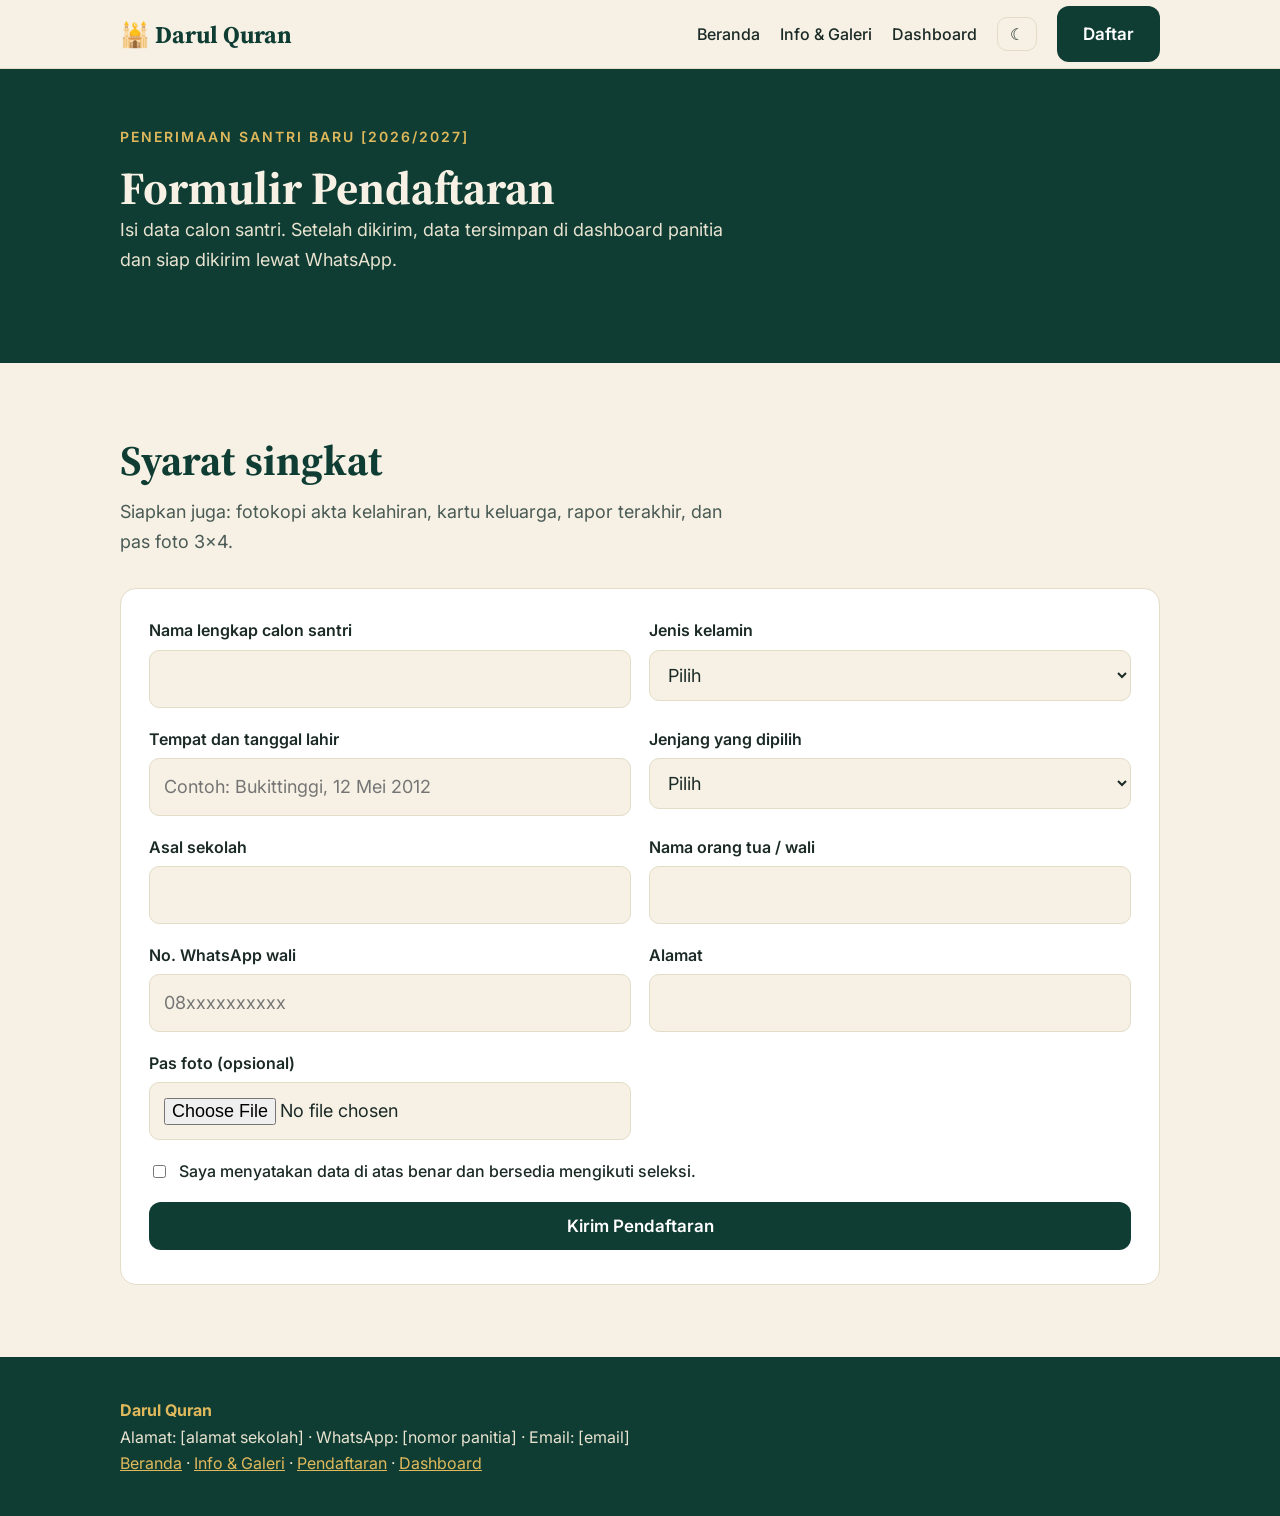
==== daftar.html @ a84be80f "Add files via upload" ====
<!DOCTYPE html>
<html lang="id">
<head>
<meta charset="utf-8">
<meta name="viewport" content="width=device-width, initial-scale=1, viewport-fit=cover">
<title>Pendaftaran Santri Baru - Darul Quran</title>
<link rel="stylesheet" href="https://fonts.googleapis.com/css2?family=Inter:wght@400;500;600;700&family=Source+Serif+4:wght@600;700&display=swap">
<link rel="stylesheet" href="style.css">
</head>
<body>
<header><div class="wrap bar">
<a class="logo" href="index.html">🕌 Darul Quran</a>
<nav><a href="index.html">Beranda</a><a href="info.html">Info &amp; Galeri</a><a href="dashboard.html">Dashboard</a><button class="theme-toggle" id="th" type="button" aria-label="Ganti tema">☾</button><a class="btn" href="#daftar">Daftar</a></nav>
</div></header>

<div class="mini"><div class="wrap">
<p class="tag">PENERIMAAN SANTRI BARU [2026/2027]</p>
<h1>Formulir Pendaftaran</h1>
<p class="sub">Isi data calon santri. Setelah dikirim, data tersimpan di dashboard panitia dan siap dikirim lewat WhatsApp.</p>
</div></div>

<main>
<section id="daftar"><div class="wrap">
<h2>Syarat singkat</h2><p class="sub">Siapkan juga: fotokopi akta kelahiran, kartu keluarga, rapor terakhir, dan pas foto 3x4.</p>
<form id="frm" novalidate>
<div class="f"><label for="nama">Nama lengkap calon santri</label><input id="nama" required autocomplete="name"></div>
<div class="f"><label for="jk">Jenis kelamin</label><select id="jk" required><option value="">Pilih</option><option>Laki-laki</option><option>Perempuan</option></select></div>
<div class="f"><label for="ttl">Tempat dan tanggal lahir</label><input id="ttl" required placeholder="Contoh: Bukittinggi, 12 Mei 2012"></div>
<div class="f"><label for="jenjang">Jenjang yang dipilih</label><select id="jenjang" required><option value="">Pilih</option><option>SMP / MTs</option><option>SMA / MA</option></select></div>
<div class="f"><label for="asal">Asal sekolah</label><input id="asal" required></div>
<div class="f"><label for="wali">Nama orang tua / wali</label><input id="wali" required></div>
<div class="f"><label for="hp">No. WhatsApp wali</label><input id="hp" type="tel" inputmode="tel" required placeholder="08xxxxxxxxxx"></div>
<div class="f"><label for="alamat">Alamat</label><input id="alamat" required autocomplete="street-address"></div>
<div class="f"><label for="foto">Pas foto (opsional)</label><input id="foto" type="file" accept="image/*"><img id="prev" alt="Pratinjau pas foto"></div>
<div class="f full check"><input id="setuju" type="checkbox" required style="width:auto"><label for="setuju" style="font-weight:500">Saya menyatakan data di atas benar dan bersedia mengikuti seleksi.</label></div>
<div class="f full"><button class="btn" type="submit">Kirim Pendaftaran</button><small id="err" class="err" role="alert"></small></div>
</form>
<div id="hasil" class="card"><h3>Data pendaftaran siap dikirim</h3><p style="margin:6px 0 14px;color:var(--muted)">Data sudah tersimpan di dashboard panitia. Salin teks ini lalu kirim ke panitia, atau tekan tombol WhatsApp.</p><textarea id="teks" readonly></textarea><div class="row"><button class="btn" id="salin" type="button">Salin Data</button><a class="btn" id="wa" href="#" target="_blank" rel="noopener">Kirim via WhatsApp</a><a class="btn" style="background:transparent;color:var(--h)!important;border:2px solid var(--h)" href="dashboard.html">Lihat Dashboard</a></div></div>
</div></section>
</main>

<footer><div class="wrap">
<strong>Darul Quran</strong><br>Alamat: [alamat sekolah] · WhatsApp: [nomor panitia] · Email: [email]<br>
<a href="index.html">Beranda</a> · <a href="info.html">Info &amp; Galeri</a> · <a href="daftar.html">Pendaftaran</a> · <a href="dashboard.html">Dashboard</a>
</div></footer>

<script>
var WA_NUMBER = "";
var K = "dq_pendaftar";
var ids = ["nama","jk","ttl","jenjang","asal","wali","hp","alamat"];
var lbl = {nama:"Nama",jk:"Jenis kelamin",ttl:"TTL",jenjang:"Jenjang",asal:"Asal sekolah",wali:"Orang tua/wali",hp:"WhatsApp wali",alamat:"Alamat"};
function load(){try{return JSON.parse(localStorage.getItem(K))||[]}catch(e){return[]}}
function save(list){localStorage.setItem(K,JSON.stringify(list))}
function prosesFoto(file,cb){if(!file){cb("");return}var r=new FileReader();r.onload=function(){var img=new Image();img.onload=function(){try{var s=Math.min(1,320/Math.max(img.width,img.height));var c=document.createElement("canvas");c.width=Math.max(1,Math.round(img.width*s));c.height=Math.max(1,Math.round(img.height*s));c.getContext("2d").drawImage(img,0,0,c.width,c.height);cb(c.toDataURL("image/jpeg",0.82))}catch(e){cb("")}};img.onerror=function(){cb("")};img.src=r.result};r.onerror=function(){cb("")};r.readAsDataURL(file)}
document.getElementById("foto").addEventListener("change",function(e){var f=e.target.files[0];var pv=document.getElementById("prev");if(!f){pv.style.display="none";return}prosesFoto(f,function(d){if(d){pv.src=d;pv.style.display="block"}})});
document.getElementById("frm").addEventListener("submit",function(e){
  e.preventDefault();
  var err=document.getElementById("err"),ok=true,lines=["PENDAFTARAN SANTRI BARU - DARUL QURAN"],data={};
  ids.forEach(function(id){var el=document.getElementById(id),v=el.value.trim();data[id]=v;if(!v){ok=false;el.style.borderColor="#b3261e"}else{el.style.borderColor="";lines.push(lbl[id]+": "+v)}});
  if(!document.getElementById("setuju").checked){ok=false;err.textContent="Mohon centang pernyataan kesediaan.";return}
  if(!ok){err.textContent="Mohon lengkapi semua kolom yang kosong.";return}
  err.textContent="";
  prosesFoto(document.getElementById("foto").files[0],function(foto){
    data.foto=foto||"";data.tgl=new Date().toISOString();data.id="s"+Date.now().toString(36)+Math.random().toString(36).slice(2,6);
    var list=load();list.unshift(data);
    try{save(list)}catch(ex){data.foto="";save(list)}
    lines.push("Tanggal daftar: "+new Date(data.tgl).toLocaleDateString("id-ID"));
    var t=lines.join("\n");
    document.getElementById("teks").value=t;
    var wa=document.getElementById("wa");
    if(WA_NUMBER){wa.href="https://wa.me/"+WA_NUMBER+"?text="+encodeURIComponent(t)}else{wa.style.display="none"}
    var h=document.getElementById("hasil");h.style.display="block";h.scrollIntoView({behavior:"smooth",block:"center"});
  });
});
document.getElementById("salin").addEventListener("click",function(){
  var ta=document.getElementById("teks");ta.select();
  try{navigator.clipboard.writeText(ta.value)}catch(e){document.execCommand("copy")}
  this.textContent="Tersalin!";
});
(function(){var t=localStorage.getItem("dq_theme");if(t){document.documentElement.setAttribute("data-theme",t)}var b=document.getElementById("th");if(b){var u=function(){var c=document.documentElement.getAttribute("data-theme")==="dark"?"light":"dark";document.documentElement.setAttribute("data-theme",c);localStorage.setItem("dq_theme",c);b.textContent=c==="dark"?"☀":"☾"};b.textContent=document.documentElement.getAttribute("data-theme")==="dark"?"☀":"☾";b.addEventListener("click",u)}})();
</script>
</body>
</html>
---- style.css ----
:root{--bg:#f6f1e4;--surface:#fff;--text:#1b2a26;--muted:#4a5a55;--h:#0f3d33;--btn:#0f3d33;--btn-text:#fff;--accent:#e0b95c;--gold:#8a6410;--border:#e3dcc8;--hero:#0f3d33;--danger:#b3261e;padding-top:env(safe-area-inset-top,0px);padding-bottom:env(safe-area-inset-bottom,0px)}
@media (prefers-color-scheme:dark){:root:not([data-theme="light"]){--bg:#0c1a16;--surface:#12261f;--text:#efe9d8;--muted:#b8c2bb;--h:#e0b95c;--btn:#e0b95c;--btn-text:#0f3d33;--gold:#e0b95c;--border:#24413a;--hero:#0a2a23}}
:root[data-theme="dark"]{--bg:#0c1a16;--surface:#12261f;--text:#efe9d8;--muted:#b8c2bb;--h:#e0b95c;--btn:#e0b95c;--btn-text:#0f3d33;--gold:#e0b95c;--border:#24413a;--hero:#0a2a23}
html{scroll-behavior:smooth;scroll-padding-top:calc(76px + env(safe-area-inset-top,0px))}
*{box-sizing:border-box}
body{margin:0;background:var(--bg);color:var(--text);font:18px/1.65 'Inter',Arial,sans-serif}
h1,h2,h3{font-family:'Source Serif 4',Georgia,serif;color:var(--h);line-height:1.2;margin:0}
a{color:var(--h)}
.wrap{max-width:1080px;margin:0 auto;padding:0 20px}
header{position:sticky;top:env(safe-area-inset-top,0px);z-index:5;background:var(--bg);border-bottom:1px solid var(--border)}
.bar{display:flex;align-items:center;justify-content:space-between;height:68px;gap:16px}
.logo{font:700 24px 'Source Serif 4',Georgia,serif;color:var(--h);text-decoration:none}
nav{display:flex;align-items:center;gap:20px}
nav a{color:var(--text);text-decoration:none;font-weight:500;font-size:16px}
.btn{display:inline-block;background:var(--btn);color:var(--btn-text)!important;padding:14px 26px;border-radius:12px;font-weight:600;font-size:17px;text-decoration:none;border:0;cursor:pointer;font-family:inherit}
.btn:hover{opacity:.9}
.btn.ghost{background:transparent;color:#f6f1e4!important;border:2px solid #e0b95c}
.btn.small{padding:10px 18px;font-size:15px}
.btn.warn{background:transparent;color:var(--danger)!important;border:2px solid var(--danger)}
.theme-toggle{background:transparent;border:1.5px solid var(--border);color:var(--text);border-radius:10px;padding:8px 12px;cursor:pointer;font:inherit;font-size:16px;line-height:1}
.theme-toggle:hover{border-color:var(--accent)}
@media(max-width:760px){nav a:not(.btn){display:none}}
.hero{background:var(--hero);color:#f6f1e4}
.hero .wrap{display:grid;grid-template-columns:1.1fr .9fr;gap:24px;align-items:end;padding-top:64px}
.hero h1{color:#f6f1e4;font-size:clamp(40px,7vw,72px)}
.tag{color:#e0b95c;font-weight:600;letter-spacing:2px;font-size:14px;margin:0 0 12px}
.hero p.lead{font-size:20px;color:#e8e2d0;max-width:520px;margin:18px 0 28px}
.cta{display:flex;gap:14px;flex-wrap:wrap;padding-bottom:64px}
.hero svg{width:100%;height:auto;display:block}
.mini{background:var(--hero);color:#f6f1e4;padding:56px 0}
.mini h1{color:#f6f1e4;font-size:clamp(30px,5vw,46px)}
.mini .sub{color:#e8e2d0}
@media(max-width:760px){.hero .wrap{grid-template-columns:1fr}.cta{padding-bottom:28px}}
main{min-height:55vh}
section{padding:72px 0}
section h2{font-size:clamp(30px,5vw,42px);margin-bottom:12px}
.sub{color:var(--muted);max-width:620px;margin:0 0 32px}
.grid{display:grid;grid-template-columns:repeat(auto-fit,minmax(230px,1fr));gap:20px}
.card{background:var(--surface);border:1px solid var(--border);border-radius:16px;padding:26px}
.card h3{font-size:22px;margin-bottom:8px}
.card p,.card li{color:var(--muted);margin:0}
.card ul{margin:0;padding-left:20px}
.num{font:700 44px 'Source Serif 4',Georgia,serif;color:var(--gold);line-height:1}
.alt{background:var(--surface);border-block:1px solid var(--border)}
.alt .card{background:var(--bg)}
form{background:var(--surface);border:1px solid var(--border);border-radius:16px;padding:28px;display:grid;grid-template-columns:1fr 1fr;gap:18px}
.f{display:flex;flex-direction:column;gap:6px}
.f.full{grid-column:1/-1}
label{font-weight:600;font-size:16px}
input,select,textarea{font:inherit;padding:13px 14px;border-radius:10px;border:1.5px solid var(--border);background:var(--bg);color:var(--text);width:100%}
input:focus,select:focus,textarea:focus{outline:3px solid var(--accent);border-color:transparent}
.check{flex-direction:row;align-items:center;gap:10px}
.check label{font-weight:500}
@media(max-width:640px){form{grid-template-columns:1fr}}
.err{color:var(--danger);font-weight:600;font-size:15px}
footer{background:var(--hero);color:#e8e2d0;padding:40px 0;font-size:16px}
footer strong{color:#e0b95c}
footer a{color:#e0b95c}
.stats{display:grid;grid-template-columns:repeat(auto-fit,minmax(170px,1fr));gap:16px;margin:0 0 28px}
.stat{background:var(--surface);border:1px solid var(--border);border-radius:16px;padding:20px}
.stat .num{font-size:38px}
.stat p{margin:6px 0 0;color:var(--muted);font-size:15px}
.toolbar{display:flex;gap:12px;flex-wrap:wrap;align-items:center;margin:0 0 20px}
.toolbar input[type=search]{flex:1;min-width:220px}
.tbl-wrap{overflow-x:auto;background:var(--surface);border:1px solid var(--border);border-radius:16px}
table{width:100%;border-collapse:collapse;font-size:15px;min-width:760px}
th,td{padding:12px 14px;text-align:left;border-bottom:1px solid var(--border);vertical-align:top}
th{font-weight:700;color:var(--h);background:var(--bg)}
tbody tr:last-child td{border-bottom:0}
tbody tr:hover{background:var(--bg)}
.badge{display:inline-block;padding:3px 10px;border-radius:999px;font-size:13px;font-weight:700;white-space:nowrap}
.badge.lk{background:rgba(15,61,51,.12);color:var(--h)}
.badge.pr{background:rgba(224,185,92,.3);color:var(--gold)}
.thumb{width:52px;height:52px;border-radius:10px;object-fit:cover;border:1px solid var(--border);background:var(--bg)}
.avatar{display:inline-flex;width:52px;height:52px;border-radius:10px;background:var(--hero);color:#f6f1e4;font-weight:700;align-items:center;justify-content:center;font-size:20px}
.icon-del{background:transparent;border:1.5px solid var(--danger);color:var(--danger);border-radius:8px;padding:6px 10px;cursor:pointer;font:inherit;font-size:14px}
.icon-del:hover{background:var(--danger);color:#fff}
.empty{text-align:center;padding:56px 20px;background:var(--surface);border:1px dashed var(--border);border-radius:16px}
.empty .num{font-size:52px}
.galeri{display:grid;grid-template-columns:repeat(auto-fit,minmax(240px,1fr));gap:20px}
.galeri figure{margin:0;background:var(--surface);border:1px solid var(--border);border-radius:16px;overflow:hidden}
.galeri svg,.galeri img{width:100%;height:auto;display:block}
.galeri figcaption{padding:14px 16px;color:var(--muted);font-weight:600;font-size:15px}
.icon{width:44px;height:44px;margin-bottom:12px}
.profil{display:grid;grid-template-columns:1fr 1fr;gap:24px}
.profil .card p{margin:0}
.kv{margin:0;padding-left:20px;color:var(--muted)}
@media(max-width:640px){.profil{grid-template-columns:1fr}}
#prev{max-width:140px;border-radius:12px;border:1px solid var(--border);display:none}
#hasil{display:none;margin-top:24px}
#hasil textarea{height:210px}
.row{display:flex;gap:12px;flex-wrap:wrap;margin-top:14px}
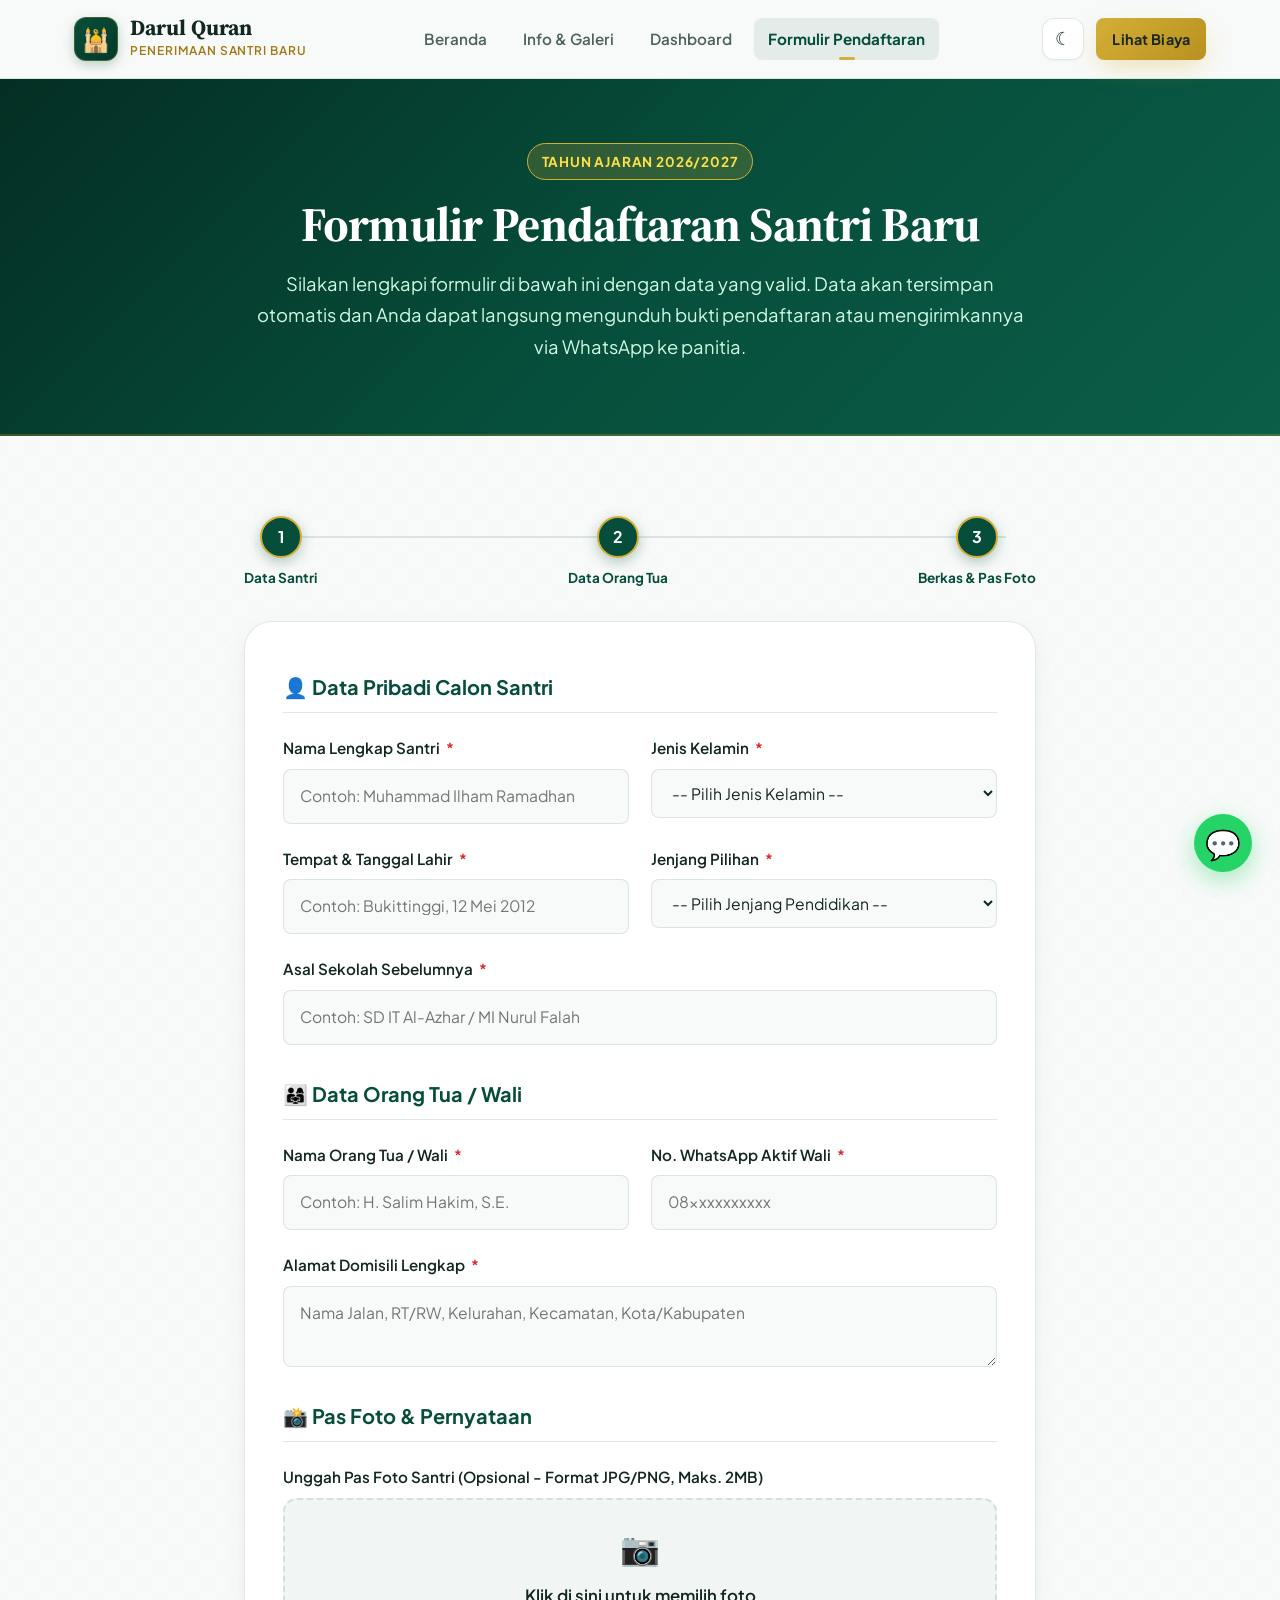
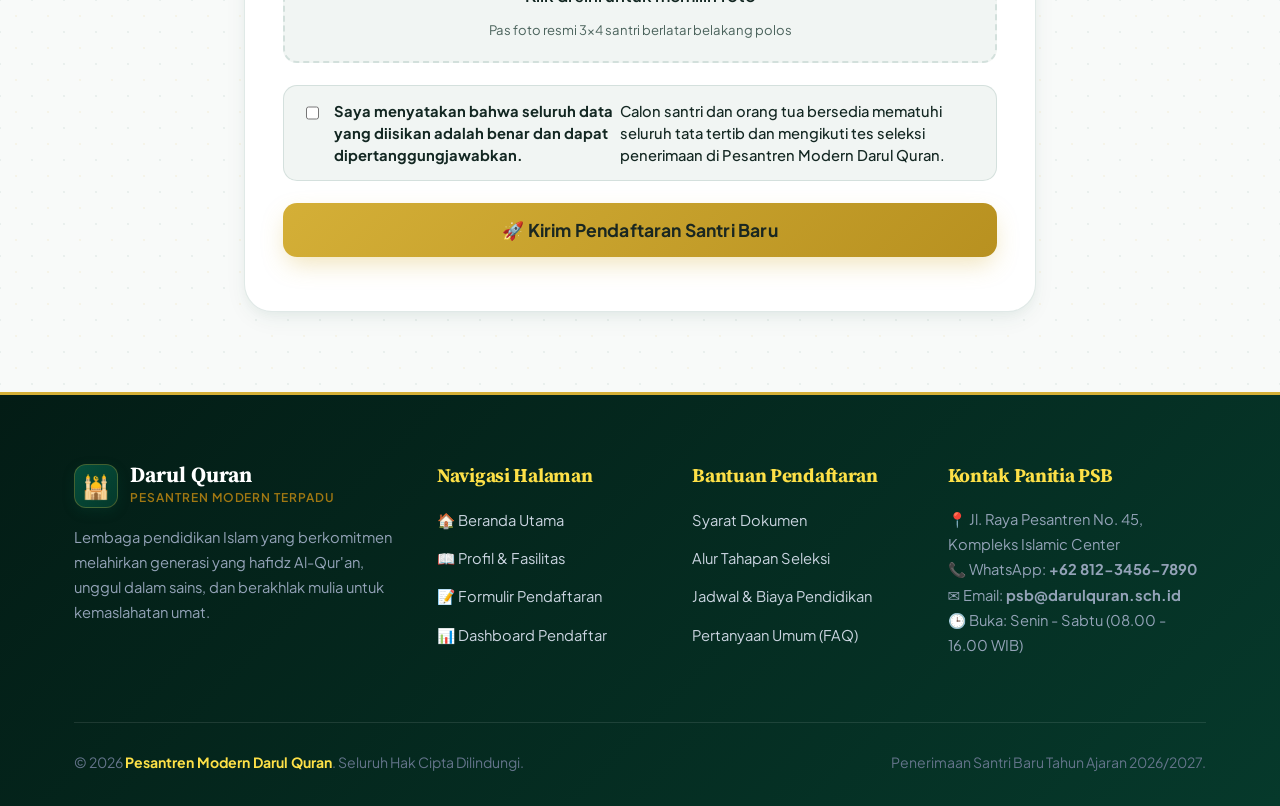
==== commit 42e597e9: "Add files via upload" ====
--- a/daftar.html
+++ b/daftar.html
@@ -1,83 +1,503 @@
 <!DOCTYPE html>
 <html lang="id">
 <head>
-<meta charset="utf-8">
-<meta name="viewport" content="width=device-width, initial-scale=1, viewport-fit=cover">
-<title>Pendaftaran Santri Baru - Darul Quran</title>
-<link rel="stylesheet" href="https://fonts.googleapis.com/css2?family=Inter:wght@400;500;600;700&family=Source+Serif+4:wght@600;700&display=swap">
-<link rel="stylesheet" href="style.css">
+  <meta charset="utf-8">
+  <meta name="viewport" content="width=device-width, initial-scale=1, viewport-fit=cover">
+  <title>Pendaftaran Santri Baru - Darul Quran</title>
+  <meta name="description" content="Formulir resmi penerimaan santri baru Pesantren Modern Darul Quran tahun ajaran 2026/2027.">
+  <link rel="stylesheet" href="style.css">
 </head>
-<body>
-<header><div class="wrap bar">
-<a class="logo" href="index.html">🕌 Darul Quran</a>
-<nav><a href="index.html">Beranda</a><a href="info.html">Info &amp; Galeri</a><a href="dashboard.html">Dashboard</a><button class="theme-toggle" id="th" type="button" aria-label="Ganti tema">☾</button><a class="btn" href="#daftar">Daftar</a></nav>
-</div></header>
-
-<div class="mini"><div class="wrap">
-<p class="tag">PENERIMAAN SANTRI BARU [2026/2027]</p>
-<h1>Formulir Pendaftaran</h1>
-<p class="sub">Isi data calon santri. Setelah dikirim, data tersimpan di dashboard panitia dan siap dikirim lewat WhatsApp.</p>
-</div></div>
+<body class="pattern-bg">
+
+<!-- Header & Navbar -->
+<header>
+  <div class="wrap bar">
+    <a class="brand-link" href="index.html">
+      <div class="brand-icon">🕌</div>
+      <div class="brand-text">
+        <span class="brand-title">Darul Quran</span>
+        <span class="brand-sub">Penerimaan Santri Baru</span>
+      </div>
+    </a>
+
+    <nav id="desktopNav">
+      <a class="nav-link" href="index.html">Beranda</a>
+      <a class="nav-link" href="info.html">Info &amp; Galeri</a>
+      <a class="nav-link" href="dashboard.html">Dashboard</a>
+      <a class="nav-link active" href="daftar.html">Formulir Pendaftaran</a>
+    </nav>
+
+    <div class="nav-actions">
+      <button class="theme-toggle" id="th" type="button" aria-label="Ganti tema mode terang/gelap" title="Ganti Tema">☾</button>
+      <a class="btn gold small" href="index.html#jadwal">Lihat Biaya</a>
+      <button class="mobile-toggle" id="btnMobile" type="button" aria-label="Buka navigasi menu">☰</button>
+    </div>
+  </div>
+
+  <!-- Mobile Drawer Menu -->
+  <div class="mobile-drawer" id="mobileDrawer">
+    <a href="index.html"><span>🏠 Beranda</span> ➔</a>
+    <a href="info.html"><span>📖 Info Profil &amp; Galeri</span> ➔</a>
+    <a href="dashboard.html"><span>📊 Dashboard Panitia</span> ➔</a>
+    <a class="active" href="daftar.html"><span>📝 Formulir Pendaftaran</span> ➔</a>
+  </div>
+</header>
+
+<!-- Mini Hero Header -->
+<div class="mini">
+  <div class="wrap">
+    <div class="section-badge" style="background: rgba(212, 175, 55, 0.2); border-color: var(--gold); color: #fde047;">Tahun Ajaran 2026/2027</div>
+    <h1>Formulir Pendaftaran Santri Baru</h1>
+    <p class="sub">Silakan lengkapi formulir di bawah ini dengan data yang valid. Data akan tersimpan otomatis dan Anda dapat langsung mengunduh bukti pendaftaran atau mengirimkannya via WhatsApp ke panitia.</p>
+  </div>
+</div>
 
 <main>
-<section id="daftar"><div class="wrap">
-<h2>Syarat singkat</h2><p class="sub">Siapkan juga: fotokopi akta kelahiran, kartu keluarga, rapor terakhir, dan pas foto 3x4.</p>
-<form id="frm" novalidate>
-<div class="f"><label for="nama">Nama lengkap calon santri</label><input id="nama" required autocomplete="name"></div>
-<div class="f"><label for="jk">Jenis kelamin</label><select id="jk" required><option value="">Pilih</option><option>Laki-laki</option><option>Perempuan</option></select></div>
-<div class="f"><label for="ttl">Tempat dan tanggal lahir</label><input id="ttl" required placeholder="Contoh: Bukittinggi, 12 Mei 2012"></div>
-<div class="f"><label for="jenjang">Jenjang yang dipilih</label><select id="jenjang" required><option value="">Pilih</option><option>SMP / MTs</option><option>SMA / MA</option></select></div>
-<div class="f"><label for="asal">Asal sekolah</label><input id="asal" required></div>
-<div class="f"><label for="wali">Nama orang tua / wali</label><input id="wali" required></div>
-<div class="f"><label for="hp">No. WhatsApp wali</label><input id="hp" type="tel" inputmode="tel" required placeholder="08xxxxxxxxxx"></div>
-<div class="f"><label for="alamat">Alamat</label><input id="alamat" required autocomplete="street-address"></div>
-<div class="f"><label for="foto">Pas foto (opsional)</label><input id="foto" type="file" accept="image/*"><img id="prev" alt="Pratinjau pas foto"></div>
-<div class="f full check"><input id="setuju" type="checkbox" required style="width:auto"><label for="setuju" style="font-weight:500">Saya menyatakan data di atas benar dan bersedia mengikuti seleksi.</label></div>
-<div class="f full"><button class="btn" type="submit">Kirim Pendaftaran</button><small id="err" class="err" role="alert"></small></div>
-</form>
-<div id="hasil" class="card"><h3>Data pendaftaran siap dikirim</h3><p style="margin:6px 0 14px;color:var(--muted)">Data sudah tersimpan di dashboard panitia. Salin teks ini lalu kirim ke panitia, atau tekan tombol WhatsApp.</p><textarea id="teks" readonly></textarea><div class="row"><button class="btn" id="salin" type="button">Salin Data</button><a class="btn" id="wa" href="#" target="_blank" rel="noopener">Kirim via WhatsApp</a><a class="btn" style="background:transparent;color:var(--h)!important;border:2px solid var(--h)" href="dashboard.html">Lihat Dashboard</a></div></div>
-</div></section>
+  <section>
+    <div class="wrap form-container">
+      
+      <!-- Visual Steps Bar -->
+      <div class="form-steps">
+        <div class="step-node active">
+          <div class="step-circle">1</div>
+          <div class="step-label">Data Santri</div>
+        </div>
+        <div class="step-node active">
+          <div class="step-circle">2</div>
+          <div class="step-label">Data Orang Tua</div>
+        </div>
+        <div class="step-node active">
+          <div class="step-circle">3</div>
+          <div class="step-label">Berkas &amp; Pas Foto</div>
+        </div>
+      </div>
+
+      <!-- Registration Form -->
+      <form id="frm" novalidate>
+        
+        <!-- SECTION 1: DATA CALON SANTRI -->
+        <div class="form-section-title">
+          <span>👤 Data Pribadi Calon Santri</span>
+        </div>
+
+        <div class="f">
+          <label for="nama">Nama Lengkap Santri <span class="req">*</span></label>
+          <input id="nama" placeholder="Contoh: Muhammad Ilham Ramadhan" required autocomplete="name">
+        </div>
+
+        <div class="f">
+          <label for="jk">Jenis Kelamin <span class="req">*</span></label>
+          <select id="jk" required>
+            <option value="">-- Pilih Jenis Kelamin --</option>
+            <option value="Laki-laki">Laki-laki</option>
+            <option value="Perempuan">Perempuan</option>
+          </select>
+        </div>
+
+        <div class="f">
+          <label for="ttl">Tempat &amp; Tanggal Lahir <span class="req">*</span></label>
+          <input id="ttl" placeholder="Contoh: Bukittinggi, 12 Mei 2012" required>
+        </div>
+
+        <div class="f">
+          <label for="jenjang">Jenjang Pilihan <span class="req">*</span></label>
+          <select id="jenjang" required>
+            <option value="">-- Pilih Jenjang Pendidikan --</option>
+            <option value="SMP / MTs">SMP / MTs (Tingkat Menengah Pertama)</option>
+            <option value="SMA / MA">SMA / MA (Tingkat Menengah Atas)</option>
+          </select>
+        </div>
+
+        <div class="f full">
+          <label for="asal">Asal Sekolah Sebelumnya <span class="req">*</span></label>
+          <input id="asal" placeholder="Contoh: SD IT Al-Azhar / MI Nurul Falah" required>
+        </div>
+
+        <!-- SECTION 2: DATA ORANG TUA / WALI -->
+        <div class="form-section-title">
+          <span>👨‍👩‍👧 Data Orang Tua / Wali</span>
+        </div>
+
+        <div class="f">
+          <label for="wali">Nama Orang Tua / Wali <span class="req">*</span></label>
+          <input id="wali" placeholder="Contoh: H. Salim Hakim, S.E." required>
+        </div>
+
+        <div class="f">
+          <label for="hp">No. WhatsApp Aktif Wali <span class="req">*</span></label>
+          <input id="hp" type="tel" inputmode="tel" placeholder="08xxxxxxxxxx" required>
+        </div>
+
+        <div class="f full">
+          <label for="alamat">Alamat Domisili Lengkap <span class="req">*</span></label>
+          <textarea id="alamat" rows="2" placeholder="Nama Jalan, RT/RW, Kelurahan, Kecamatan, Kota/Kabupaten" required autocomplete="street-address"></textarea>
+        </div>
+
+        <!-- SECTION 3: FOTO & PERSETUJUAN -->
+        <div class="form-section-title">
+          <span>📸 Pas Foto &amp; Pernyataan</span>
+        </div>
+
+        <div class="f full">
+          <label for="foto">Unggah Pas Foto Santri (Opsional - Format JPG/PNG, Maks. 2MB)</label>
+          <div class="file-upload-box" onclick="document.getElementById('foto').click()">
+            <div style="font-size: 2rem;">📷</div>
+            <div style="font-weight: 600; color: var(--text-main);">Klik di sini untuk memilih foto</div>
+            <div style="font-size: 0.82rem; color: var(--text-muted)">Pas foto resmi 3x4 santri berlatar belakang polos</div>
+            <input id="foto" type="file" accept="image/*" style="display:none">
+            <img id="prev" alt="Pratinjau pas foto santri">
+          </div>
+        </div>
+
+        <div class="f full check">
+          <input id="setuju" type="checkbox" required>
+          <label for="setuju">
+            <strong>Saya menyatakan bahwa seluruh data yang diisikan adalah benar dan dapat dipertanggungjawabkan.</strong> Calon santri dan orang tua bersedia mematuhi seluruh tata tertib dan mengikuti tes seleksi penerimaan di Pesantren Modern Darul Quran.
+          </label>
+        </div>
+
+        <div class="f full">
+          <button class="btn gold" type="submit" style="width: 100%; padding: 16px; font-size: 1.1rem; justify-content: center;">
+            <span>🚀 Kirim Pendaftaran Santri Baru</span>
+          </button>
+          <div id="err" class="err" role="alert"></div>
+        </div>
+
+      </form>
+
+      <!-- Result Card -->
+      <div id="hasil">
+        <div style="display: flex; align-items: center; justify-content: space-between; flex-wrap: wrap; gap: 12px; margin-bottom: 16px; border-bottom: 2px solid var(--border); padding-bottom: 16px;">
+          <div>
+            <div class="section-badge" style="margin-bottom: 6px;">Status: Tersimpan</div>
+            <h3>Pendaftaran Berhasil Dikirim! 🎉</h3>
+            <p style="margin: 0; color: var(--text-muted)">Nomor Registrasi Anda: <strong id="regId" style="color:var(--gold-dark);font-size:1.15rem">-</strong></p>
+          </div>
+          <div id="resultThumb"></div>
+        </div>
+
+        <p style="color:var(--text-muted); margin-bottom: 16px;">
+          Data pendaftaran telah aman tersimpan di Dashboard Panitia. Anda dapat langsung mengirimkan konfirmasi pendaftaran ini ke panitia melalui WhatsApp atau mencetak bukti pendaftaran.
+        </p>
+
+        <label for="teks" style="margin-bottom: 6px;">Ringkasan Data Formulir:</label>
+        <textarea id="teks" readonly></textarea>
+
+        <div class="row" style="margin-top: 20px;">
+          <a class="btn gold" id="wa" href="#" target="_blank" rel="noopener">
+            <span>💬 Kirim via WhatsApp Panitia</span>
+          </a>
+          <button class="btn outline" id="cetak" type="button">
+            <span>🖨️ Cetak Bukti Pendaftaran</span>
+          </button>
+          <button class="btn" id="salin" type="button" style="background: var(--bg-surface-alt); color: var(--text-main)!important; border: 1.5px solid var(--border);">
+            <span>📋 Salin Ringkasan Teks</span>
+          </button>
+          <a class="btn small" href="dashboard.html" style="background: transparent; color: var(--primary)!important; text-decoration: underline;">
+            Lihat di Dashboard Panitia ➔
+          </a>
+        </div>
+      </div>
+
+    </div>
+  </section>
 </main>
 
-<footer><div class="wrap">
-<strong>Darul Quran</strong><br>Alamat: [alamat sekolah] · WhatsApp: [nomor panitia] · Email: [email]<br>
-<a href="index.html">Beranda</a> · <a href="info.html">Info &amp; Galeri</a> · <a href="daftar.html">Pendaftaran</a> · <a href="dashboard.html">Dashboard</a>
-</div></footer>
+<!-- Footer -->
+<footer>
+  <div class="wrap">
+    <div class="footer-grid">
+      <div class="footer-col">
+        <div class="brand-link" style="margin-bottom: 16px;">
+          <div class="brand-icon">🕌</div>
+          <div class="brand-text">
+            <span class="brand-title" style="color:#ffffff">Darul Quran</span>
+            <span class="brand-sub">Pesantren Modern Terpadu</span>
+          </div>
+        </div>
+        <p>Lembaga pendidikan Islam yang berkomitmen melahirkan generasi yang hafidz Al-Qur'an, unggul dalam sains, dan berakhlak mulia untuk kemaslahatan umat.</p>
+      </div>
+
+      <div class="footer-col">
+        <h4>Navigasi Halaman</h4>
+        <ul class="footer-links">
+          <li><a href="index.html">🏠 Beranda Utama</a></li>
+          <li><a href="info.html">📖 Profil &amp; Fasilitas</a></li>
+          <li><a href="daftar.html">📝 Formulir Pendaftaran</a></li>
+          <li><a href="dashboard.html">📊 Dashboard Pendaftar</a></li>
+        </ul>
+      </div>
+
+      <div class="footer-col">
+        <h4>Bantuan Pendaftaran</h4>
+        <ul class="footer-links">
+          <li><a href="index.html#syarat">Syarat Dokumen</a></li>
+          <li><a href="index.html#alur">Alur Tahapan Seleksi</a></li>
+          <li><a href="index.html#jadwal">Jadwal &amp; Biaya Pendidikan</a></li>
+          <li><a href="index.html#faq">Pertanyaan Umum (FAQ)</a></li>
+        </ul>
+      </div>
+
+      <div class="footer-col">
+        <h4>Kontak Panitia PSB</h4>
+        <p>
+          📍 Jl. Raya Pesantren No. 45, Kompleks Islamic Center<br>
+          📞 WhatsApp: <strong>+62 812-3456-7890</strong><br>
+          ✉️ Email: <strong>psb@darulquran.sch.id</strong><br>
+          🕒 Buka: Senin - Sabtu (08.00 - 16.00 WIB)
+        </p>
+      </div>
+    </div>
+
+    <div class="footer-bottom">
+      <div>&copy; 2026 <strong>Pesantren Modern Darul Quran</strong>. Seluruh Hak Cipta Dilindungi.</div>
+      <div>Penerimaan Santri Baru Tahun Ajaran 2026/2027.</div>
+    </div>
+  </div>
+</footer>
+
+<!-- Toast Alert -->
+<div class="toast" id="toast">Data berhasil disalin!</div>
+
+<!-- Floating WhatsApp Button -->
+<a class="fab-wa" href="https://wa.me/6281234567890?text=Assalamu%27alaikum%20Panitia%20PSB%20Darul%20Quran,%20saya%20ingin%20konsultasi%20pendaftaran%20santri." target="_blank" rel="noopener" aria-label="Bantuan Pendaftaran via WhatsApp" title="Bantuan Pendaftaran via WhatsApp">
+  💬
+</a>
 
 <script>
-var WA_NUMBER = "";
-var K = "dq_pendaftar";
-var ids = ["nama","jk","ttl","jenjang","asal","wali","hp","alamat"];
-var lbl = {nama:"Nama",jk:"Jenis kelamin",ttl:"TTL",jenjang:"Jenjang",asal:"Asal sekolah",wali:"Orang tua/wali",hp:"WhatsApp wali",alamat:"Alamat"};
-function load(){try{return JSON.parse(localStorage.getItem(K))||[]}catch(e){return[]}}
-function save(list){localStorage.setItem(K,JSON.stringify(list))}
-function prosesFoto(file,cb){if(!file){cb("");return}var r=new FileReader();r.onload=function(){var img=new Image();img.onload=function(){try{var s=Math.min(1,320/Math.max(img.width,img.height));var c=document.createElement("canvas");c.width=Math.max(1,Math.round(img.width*s));c.height=Math.max(1,Math.round(img.height*s));c.getContext("2d").drawImage(img,0,0,c.width,c.height);cb(c.toDataURL("image/jpeg",0.82))}catch(e){cb("")}};img.onerror=function(){cb("")};img.src=r.result};r.onerror=function(){cb("")};r.readAsDataURL(file)}
-document.getElementById("foto").addEventListener("change",function(e){var f=e.target.files[0];var pv=document.getElementById("prev");if(!f){pv.style.display="none";return}prosesFoto(f,function(d){if(d){pv.src=d;pv.style.display="block"}})});
-document.getElementById("frm").addEventListener("submit",function(e){
-  e.preventDefault();
-  var err=document.getElementById("err"),ok=true,lines=["PENDAFTARAN SANTRI BARU - DARUL QURAN"],data={};
-  ids.forEach(function(id){var el=document.getElementById(id),v=el.value.trim();data[id]=v;if(!v){ok=false;el.style.borderColor="#b3261e"}else{el.style.borderColor="";lines.push(lbl[id]+": "+v)}});
-  if(!document.getElementById("setuju").checked){ok=false;err.textContent="Mohon centang pernyataan kesediaan.";return}
-  if(!ok){err.textContent="Mohon lengkapi semua kolom yang kosong.";return}
-  err.textContent="";
-  prosesFoto(document.getElementById("foto").files[0],function(foto){
-    data.foto=foto||"";data.tgl=new Date().toISOString();data.id="s"+Date.now().toString(36)+Math.random().toString(36).slice(2,6);
-    var list=load();list.unshift(data);
-    try{save(list)}catch(ex){data.foto="";save(list)}
-    lines.push("Tanggal daftar: "+new Date(data.tgl).toLocaleDateString("id-ID"));
-    var t=lines.join("\n");
-    document.getElementById("teks").value=t;
-    var wa=document.getElementById("wa");
-    if(WA_NUMBER){wa.href="https://wa.me/"+WA_NUMBER+"?text="+encodeURIComponent(t)}else{wa.style.display="none"}
-    var h=document.getElementById("hasil");h.style.display="block";h.scrollIntoView({behavior:"smooth",block:"center"});
+// Nomor WhatsApp Resmi Panitia PSB (Ganti sesuai kebutuhan)
+var WA_NUMBER = "6281234567890";
+var STORAGE_KEY = "dq_pendaftar";
+var ids = ["nama", "jk", "ttl", "jenjang", "asal", "wali", "hp", "alamat"];
+var lbl = {
+  nama: "Nama Calon Santri",
+  jk: "Jenis Kelamin",
+  ttl: "Tempat/Tgl Lahir",
+  jenjang: "Jenjang Pilihan",
+  asal: "Asal Sekolah",
+  wali: "Orang Tua/Wali",
+  hp: "WhatsApp Wali",
+  alamat: "Alamat Lengkap"
+};
+
+function loadList() {
+  try {
+    return JSON.parse(localStorage.getItem(STORAGE_KEY)) || [];
+  } catch (e) {
+    return [];
+  }
+}
+
+function saveList(list) {
+  localStorage.setItem(STORAGE_KEY, JSON.stringify(list));
+}
+
+function showToast(msg) {
+  var t = document.getElementById("toast");
+  t.textContent = msg;
+  t.classList.add("show");
+  setTimeout(function() {
+    t.classList.remove("show");
+  }, 2400);
+}
+
+// Compress Photo in Canvas to keep localStorage light & fast
+function prosesFoto(file, cb) {
+  if (!file) {
+    cb("");
+    return;
+  }
+  var r = new FileReader();
+  r.onload = function() {
+    var img = new Image();
+    img.onload = function() {
+      try {
+        var maxDim = 360;
+        var s = Math.min(1, maxDim / Math.max(img.width, img.height));
+        var c = document.createElement("canvas");
+        c.width = Math.max(1, Math.round(img.width * s));
+        c.height = Math.max(1, Math.round(img.height * s));
+        var ctx = c.getContext("2d");
+        ctx.drawImage(img, 0, 0, c.width, c.height);
+        cb(c.toDataURL("image/jpeg", 0.85));
+      } catch (e) {
+        cb("");
+      }
+    };
+    img.onerror = function() { cb(""); };
+    img.src = r.result;
+  };
+  r.onerror = function() { cb(""); };
+  r.readAsDataURL(file);
+}
+
+// Photo Input Preview
+document.getElementById("foto").addEventListener("change", function(e) {
+  var f = e.target.files[0];
+  var pv = document.getElementById("prev");
+  if (!f) {
+    pv.style.display = "none";
+    return;
+  }
+  prosesFoto(f, function(dataUri) {
+    if (dataUri) {
+      pv.src = dataUri;
+      pv.style.display = "block";
+    }
   });
 });
-document.getElementById("salin").addEventListener("click",function(){
-  var ta=document.getElementById("teks");ta.select();
-  try{navigator.clipboard.writeText(ta.value)}catch(e){document.execCommand("copy")}
-  this.textContent="Tersalin!";
+
+// Form Submission Handler
+document.getElementById("frm").addEventListener("submit", function(e) {
+  e.preventDefault();
+  var err = document.getElementById("err");
+  var ok = true;
+  var data = {};
+  var lines = [
+    "━━━━━━━━━━━━━━━━━━━━━━━━━",
+    "🕌 PENDAFTARAN SANTRI BARU",
+    "PESANTREN DARUL QURAN 2026/2027",
+    "━━━━━━━━━━━━━━━━━━━━━━━━━"
+  ];
+
+  // Validate fields
+  ids.forEach(function(id) {
+    var el = document.getElementById(id);
+    var v = el.value.trim();
+    data[id] = v;
+    if (!v) {
+      ok = false;
+      el.style.borderColor = "#dc2626";
+    } else {
+      el.style.borderColor = "";
+      lines.push("• " + lbl[id] + ": " + v);
+    }
+  });
+
+  if (!document.getElementById("setuju").checked) {
+    ok = false;
+    err.textContent = "⚠️ Mohon centang tanda persetujuan pernyataan di atas sebelum mengirim formulir.";
+    return;
+  }
+
+  if (!ok) {
+    err.textContent = "⚠️ Mohon lengkapi semua kolom bertanda bintang (*) yang masih kosong.";
+    return;
+  }
+
+  err.textContent = "";
+
+  // Process photo and save
+  var fileInput = document.getElementById("foto");
+  prosesFoto(fileInput.files[0], function(fotoUri) {
+    data.foto = fotoUri || "";
+    data.tgl = new Date().toISOString();
+    
+    // Generate clean registration code (e.g. DQ-2026-7841)
+    var randomSuffix = Math.floor(1000 + Math.random() * 9000);
+    data.id = "DQ-2026-" + randomSuffix;
+
+    var list = loadList();
+    list.unshift(data);
+    try {
+      saveList(list);
+    } catch (ex) {
+      // If quota exceeded, omit photo
+      data.foto = "";
+      saveList(list);
+    }
+
+    lines.push("━━━━━━━━━━━━━━━━━━━━━━━━━");
+    lines.push("No. Registrasi: " + data.id);
+    lines.push("Waktu Daftar: " + new Date().toLocaleString("id-ID"));
+    lines.push("━━━━━━━━━━━━━━━━━━━━━━━━━");
+    lines.push("Mohon informasi petunjuk pelaksanaan tes seleksi selanjutnya. Terima kasih.");
+
+    var formattedText = lines.join("\n");
+    document.getElementById("teks").value = formattedText;
+    document.getElementById("regId").textContent = data.id;
+
+    // Show thumbnail in result card
+    var resultThumb = document.getElementById("resultThumb");
+    if (data.foto) {
+      resultThumb.innerHTML = '<img src="' + data.foto + '" class="thumb" style="width:64px;height:64px" alt="Foto Santri">';
+    } else {
+      resultThumb.innerHTML = '<span class="avatar" style="width:64px;height:64px;font-size:1.8rem">' + (data.nama.charAt(0) || 'D') + '</span>';
+    }
+
+    // WhatsApp Action Link
+    var waBtn = document.getElementById("wa");
+    if (WA_NUMBER) {
+      waBtn.href = "https://wa.me/" + WA_NUMBER + "?text=" + encodeURIComponent(formattedText);
+      waBtn.style.display = "inline-flex";
+    } else {
+      waBtn.style.display = "none";
+    }
+
+    var h = document.getElementById("hasil");
+    h.style.display = "block";
+    h.scrollIntoView({ behavior: "smooth", block: "center" });
+
+    showToast("🎉 Pendaftaran berhasil! Silakan kirim WhatsApp atau cetak bukti.");
+  });
 });
-(function(){var t=localStorage.getItem("dq_theme");if(t){document.documentElement.setAttribute("data-theme",t)}var b=document.getElementById("th");if(b){var u=function(){var c=document.documentElement.getAttribute("data-theme")==="dark"?"light":"dark";document.documentElement.setAttribute("data-theme",c);localStorage.setItem("dq_theme",c);b.textContent=c==="dark"?"☀":"☾"};b.textContent=document.documentElement.getAttribute("data-theme")==="dark"?"☀":"☾";b.addEventListener("click",u)}})();
+
+// Copy Text Action
+document.getElementById("salin").addEventListener("click", function() {
+  var ta = document.getElementById("teks");
+  ta.select();
+  try {
+    navigator.clipboard.writeText(ta.value);
+  } catch (e) {
+    document.execCommand("copy");
+  }
+  showToast("📋 Format teks berhasil disalin ke papan klip!");
+});
+
+// Print Proof of Registration
+document.getElementById("cetak").addEventListener("click", function() {
+  window.print();
+});
+
+// Theme Management
+(function(){
+  var stored = localStorage.getItem("dq_theme");
+  if(stored){
+    document.documentElement.setAttribute("data-theme", stored);
+  }
+  var btn = document.getElementById("th");
+  function updateIcon(){
+    var isDark = document.documentElement.getAttribute("data-theme") === "dark";
+    if(btn) btn.textContent = isDark ? "☀" : "☾";
+  }
+  updateIcon();
+  if(btn){
+    btn.addEventListener("click", function(){
+      var isDark = document.documentElement.getAttribute("data-theme") === "dark";
+      var next = isDark ? "light" : "dark";
+      document.documentElement.setAttribute("data-theme", next);
+      localStorage.setItem("dq_theme", next);
+      updateIcon();
+    });
+  }
+})();
+
+// Mobile Drawer Toggle
+var btnMobile = document.getElementById("btnMobile");
+var mobileDrawer = document.getElementById("mobileDrawer");
+if(btnMobile && mobileDrawer){
+  btnMobile.addEventListener("click", function(){
+    mobileDrawer.classList.toggle("open");
+    btnMobile.textContent = mobileDrawer.classList.contains("open") ? "✕" : "☰";
+  });
+  mobileDrawer.querySelectorAll("a").forEach(function(a){
+    a.addEventListener("click", function(){
+      mobileDrawer.classList.remove("open");
+      btnMobile.textContent = "☰";
+    });
+  });
+}
 </script>
+
 </body>
 </html>
--- a/style.css
+++ b/style.css
@@ -1,92 +1,1852 @@
-:root{--bg:#f6f1e4;--surface:#fff;--text:#1b2a26;--muted:#4a5a55;--h:#0f3d33;--btn:#0f3d33;--btn-text:#fff;--accent:#e0b95c;--gold:#8a6410;--border:#e3dcc8;--hero:#0f3d33;--danger:#b3261e;padding-top:env(safe-area-inset-top,0px);padding-bottom:env(safe-area-inset-bottom,0px)}
-@media (prefers-color-scheme:dark){:root:not([data-theme="light"]){--bg:#0c1a16;--surface:#12261f;--text:#efe9d8;--muted:#b8c2bb;--h:#e0b95c;--btn:#e0b95c;--btn-text:#0f3d33;--gold:#e0b95c;--border:#24413a;--hero:#0a2a23}}
-:root[data-theme="dark"]{--bg:#0c1a16;--surface:#12261f;--text:#efe9d8;--muted:#b8c2bb;--h:#e0b95c;--btn:#e0b95c;--btn-text:#0f3d33;--gold:#e0b95c;--border:#24413a;--hero:#0a2a23}
-html{scroll-behavior:smooth;scroll-padding-top:calc(76px + env(safe-area-inset-top,0px))}
-*{box-sizing:border-box}
-body{margin:0;background:var(--bg);color:var(--text);font:18px/1.65 'Inter',Arial,sans-serif}
-h1,h2,h3{font-family:'Source Serif 4',Georgia,serif;color:var(--h);line-height:1.2;margin:0}
-a{color:var(--h)}
-.wrap{max-width:1080px;margin:0 auto;padding:0 20px}
-header{position:sticky;top:env(safe-area-inset-top,0px);z-index:5;background:var(--bg);border-bottom:1px solid var(--border)}
-.bar{display:flex;align-items:center;justify-content:space-between;height:68px;gap:16px}
-.logo{font:700 24px 'Source Serif 4',Georgia,serif;color:var(--h);text-decoration:none}
-nav{display:flex;align-items:center;gap:20px}
-nav a{color:var(--text);text-decoration:none;font-weight:500;font-size:16px}
-.btn{display:inline-block;background:var(--btn);color:var(--btn-text)!important;padding:14px 26px;border-radius:12px;font-weight:600;font-size:17px;text-decoration:none;border:0;cursor:pointer;font-family:inherit}
-.btn:hover{opacity:.9}
-.btn.ghost{background:transparent;color:#f6f1e4!important;border:2px solid #e0b95c}
-.btn.small{padding:10px 18px;font-size:15px}
-.btn.warn{background:transparent;color:var(--danger)!important;border:2px solid var(--danger)}
-.theme-toggle{background:transparent;border:1.5px solid var(--border);color:var(--text);border-radius:10px;padding:8px 12px;cursor:pointer;font:inherit;font-size:16px;line-height:1}
-.theme-toggle:hover{border-color:var(--accent)}
-@media(max-width:760px){nav a:not(.btn){display:none}}
-.hero{background:var(--hero);color:#f6f1e4}
-.hero .wrap{display:grid;grid-template-columns:1.1fr .9fr;gap:24px;align-items:end;padding-top:64px}
-.hero h1{color:#f6f1e4;font-size:clamp(40px,7vw,72px)}
-.tag{color:#e0b95c;font-weight:600;letter-spacing:2px;font-size:14px;margin:0 0 12px}
-.hero p.lead{font-size:20px;color:#e8e2d0;max-width:520px;margin:18px 0 28px}
-.cta{display:flex;gap:14px;flex-wrap:wrap;padding-bottom:64px}
-.hero svg{width:100%;height:auto;display:block}
-.mini{background:var(--hero);color:#f6f1e4;padding:56px 0}
-.mini h1{color:#f6f1e4;font-size:clamp(30px,5vw,46px)}
-.mini .sub{color:#e8e2d0}
-@media(max-width:760px){.hero .wrap{grid-template-columns:1fr}.cta{padding-bottom:28px}}
-main{min-height:55vh}
-section{padding:72px 0}
-section h2{font-size:clamp(30px,5vw,42px);margin-bottom:12px}
-.sub{color:var(--muted);max-width:620px;margin:0 0 32px}
-.grid{display:grid;grid-template-columns:repeat(auto-fit,minmax(230px,1fr));gap:20px}
-.card{background:var(--surface);border:1px solid var(--border);border-radius:16px;padding:26px}
-.card h3{font-size:22px;margin-bottom:8px}
-.card p,.card li{color:var(--muted);margin:0}
-.card ul{margin:0;padding-left:20px}
-.num{font:700 44px 'Source Serif 4',Georgia,serif;color:var(--gold);line-height:1}
-.alt{background:var(--surface);border-block:1px solid var(--border)}
-.alt .card{background:var(--bg)}
-form{background:var(--surface);border:1px solid var(--border);border-radius:16px;padding:28px;display:grid;grid-template-columns:1fr 1fr;gap:18px}
-.f{display:flex;flex-direction:column;gap:6px}
-.f.full{grid-column:1/-1}
-label{font-weight:600;font-size:16px}
-input,select,textarea{font:inherit;padding:13px 14px;border-radius:10px;border:1.5px solid var(--border);background:var(--bg);color:var(--text);width:100%}
-input:focus,select:focus,textarea:focus{outline:3px solid var(--accent);border-color:transparent}
-.check{flex-direction:row;align-items:center;gap:10px}
-.check label{font-weight:500}
-@media(max-width:640px){form{grid-template-columns:1fr}}
-.err{color:var(--danger);font-weight:600;font-size:15px}
-footer{background:var(--hero);color:#e8e2d0;padding:40px 0;font-size:16px}
-footer strong{color:#e0b95c}
-footer a{color:#e0b95c}
-.stats{display:grid;grid-template-columns:repeat(auto-fit,minmax(170px,1fr));gap:16px;margin:0 0 28px}
-.stat{background:var(--surface);border:1px solid var(--border);border-radius:16px;padding:20px}
-.stat .num{font-size:38px}
-.stat p{margin:6px 0 0;color:var(--muted);font-size:15px}
-.toolbar{display:flex;gap:12px;flex-wrap:wrap;align-items:center;margin:0 0 20px}
-.toolbar input[type=search]{flex:1;min-width:220px}
-.tbl-wrap{overflow-x:auto;background:var(--surface);border:1px solid var(--border);border-radius:16px}
-table{width:100%;border-collapse:collapse;font-size:15px;min-width:760px}
-th,td{padding:12px 14px;text-align:left;border-bottom:1px solid var(--border);vertical-align:top}
-th{font-weight:700;color:var(--h);background:var(--bg)}
-tbody tr:last-child td{border-bottom:0}
-tbody tr:hover{background:var(--bg)}
-.badge{display:inline-block;padding:3px 10px;border-radius:999px;font-size:13px;font-weight:700;white-space:nowrap}
-.badge.lk{background:rgba(15,61,51,.12);color:var(--h)}
-.badge.pr{background:rgba(224,185,92,.3);color:var(--gold)}
-.thumb{width:52px;height:52px;border-radius:10px;object-fit:cover;border:1px solid var(--border);background:var(--bg)}
-.avatar{display:inline-flex;width:52px;height:52px;border-radius:10px;background:var(--hero);color:#f6f1e4;font-weight:700;align-items:center;justify-content:center;font-size:20px}
-.icon-del{background:transparent;border:1.5px solid var(--danger);color:var(--danger);border-radius:8px;padding:6px 10px;cursor:pointer;font:inherit;font-size:14px}
-.icon-del:hover{background:var(--danger);color:#fff}
-.empty{text-align:center;padding:56px 20px;background:var(--surface);border:1px dashed var(--border);border-radius:16px}
-.empty .num{font-size:52px}
-.galeri{display:grid;grid-template-columns:repeat(auto-fit,minmax(240px,1fr));gap:20px}
-.galeri figure{margin:0;background:var(--surface);border:1px solid var(--border);border-radius:16px;overflow:hidden}
-.galeri svg,.galeri img{width:100%;height:auto;display:block}
-.galeri figcaption{padding:14px 16px;color:var(--muted);font-weight:600;font-size:15px}
-.icon{width:44px;height:44px;margin-bottom:12px}
-.profil{display:grid;grid-template-columns:1fr 1fr;gap:24px}
-.profil .card p{margin:0}
-.kv{margin:0;padding-left:20px;color:var(--muted)}
-@media(max-width:640px){.profil{grid-template-columns:1fr}}
-#prev{max-width:140px;border-radius:12px;border:1px solid var(--border);display:none}
-#hasil{display:none;margin-top:24px}
-#hasil textarea{height:210px}
-.row{display:flex;gap:12px;flex-wrap:wrap;margin-top:14px}
+/* ==========================================================================
+   Pesantren Modern Darul Quran - Core Design System & Stylesheet
+   Theme: Royal Emerald, Warm Radiant Gold & Modern Clean Ivory
+   ========================================================================== */
+
+@import url('https://fonts.googleapis.com/css2?family=Amiri:ital,wght@0,400;0,700;1,400&family=Plus+Jakarta+Sans:wght@300;400;500;600;700;800&family=Source+Serif+4:ital,opsz,wght@0,8..60,600;0,8..60,700;1,8..60,600&display=swap');
+
+:root {
+  /* Color Palette - Light Theme */
+  --bg-body: #f8faf9;
+  --bg-surface: #ffffff;
+  --bg-surface-alt: #f1f5f3;
+  --bg-card: #ffffff;
+  
+  --primary: #064e3b;          /* Royal Emerald Green */
+  --primary-dark: #04392b;     /* Deep Night Forest */
+  --primary-light: #0f766e;    /* Rich Teal */
+  --primary-soft: rgba(6, 78, 59, 0.08);
+  --primary-glow: rgba(6, 78, 59, 0.2);
+
+  --gold: #d4af37;             /* Imperial Warm Gold */
+  --gold-dark: #a17812;        /* Deep Gold / Bronze */
+  --gold-light: #fef3c7;       /* Soft Gold Tint */
+  --gold-glow: rgba(212, 175, 55, 0.25);
+
+  --accent: #10b981;           /* Luminous Emerald Green */
+  --text-main: #132722;        /* High Contrast Charcoal Pine */
+  --text-muted: #4b635c;       /* Muted Pine Gray */
+  --text-light: #718781;
+  --text-inverse: #ffffff;
+
+  --border: rgba(6, 78, 59, 0.12);
+  --border-focus: #0f766e;
+
+  --hero-bg: linear-gradient(135deg, #042e23 0%, #064e3b 50%, #0b5e48 100%);
+  --hero-card-bg: rgba(255, 255, 255, 0.08);
+  --hero-card-border: rgba(255, 255, 255, 0.14);
+
+  --danger: #dc2626;
+  --danger-soft: rgba(220, 38, 38, 0.1);
+  --success: #16a34a;
+  --success-soft: rgba(22, 163, 74, 0.1);
+
+  /* Shadows */
+  --shadow-xs: 0 1px 2px rgba(6, 78, 59, 0.05);
+  --shadow-sm: 0 2px 8px rgba(6, 78, 59, 0.06);
+  --shadow-md: 0 8px 24px -4px rgba(6, 78, 59, 0.08), 0 4px 12px -2px rgba(6, 78, 59, 0.04);
+  --shadow-lg: 0 16px 36px -6px rgba(6, 78, 59, 0.12), 0 8px 18px -4px rgba(6, 78, 59, 0.06);
+  --shadow-gold: 0 10px 25px -4px rgba(212, 175, 55, 0.35);
+
+  /* Geometry & Transition */
+  --radius-sm: 8px;
+  --radius-md: 14px;
+  --radius-lg: 20px;
+  --radius-xl: 28px;
+  --radius-full: 9999px;
+
+  --transition-fast: 0.18s cubic-bezier(0.16, 1, 0.3, 1);
+  --transition-smooth: 0.3s cubic-bezier(0.16, 1, 0.3, 1);
+  --transition-bounce: 0.4s cubic-bezier(0.34, 1.56, 0.64, 1);
+
+  padding-top: env(safe-area-inset-top, 0px);
+  padding-bottom: env(safe-area-inset-bottom, 0px);
+}
+
+/* Dark Mode Palette */
+:root[data-theme="dark"] {
+  --bg-body: #071511;
+  --bg-surface: #0e221b;
+  --bg-surface-alt: #132d24;
+  --bg-card: #0e221b;
+
+  --primary: #2dd4bf;
+  --primary-dark: #0f766e;
+  --primary-light: #5eead4;
+  --primary-soft: rgba(45, 212, 191, 0.12);
+  --primary-glow: rgba(45, 212, 191, 0.25);
+
+  --gold: #f6cd61;
+  --gold-dark: #e0b95c;
+  --gold-light: rgba(246, 205, 97, 0.15);
+  --gold-glow: rgba(246, 205, 97, 0.3);
+
+  --accent: #34d399;
+  --text-main: #f0fdf4;
+  --text-muted: #9bb3a9;
+  --text-light: #6a8279;
+  --text-inverse: #071511;
+
+  --border: rgba(45, 212, 191, 0.15);
+  --border-focus: #2dd4bf;
+
+  --hero-bg: linear-gradient(135deg, #03140f 0%, #08281e 50%, #0d382b 100%);
+  --hero-card-bg: rgba(14, 34, 27, 0.7);
+  --hero-card-border: rgba(246, 205, 97, 0.2);
+
+  --shadow-xs: 0 1px 3px rgba(0, 0, 0, 0.4);
+  --shadow-sm: 0 4px 12px rgba(0, 0, 0, 0.4);
+  --shadow-md: 0 10px 30px rgba(0, 0, 0, 0.5);
+  --shadow-lg: 0 18px 45px rgba(0, 0, 0, 0.6);
+}
+
+@media (prefers-color-scheme: dark) {
+  :root:not([data-theme="light"]) {
+    --bg-body: #071511;
+    --bg-surface: #0e221b;
+    --bg-surface-alt: #132d24;
+    --bg-card: #0e221b;
+
+    --primary: #2dd4bf;
+    --primary-dark: #0f766e;
+    --primary-light: #5eead4;
+    --primary-soft: rgba(45, 212, 191, 0.12);
+    --primary-glow: rgba(45, 212, 191, 0.25);
+
+    --gold: #f6cd61;
+    --gold-dark: #e0b95c;
+    --gold-light: rgba(246, 205, 97, 0.15);
+    --gold-glow: rgba(246, 205, 97, 0.3);
+
+    --accent: #34d399;
+    --text-main: #f0fdf4;
+    --text-muted: #9bb3a9;
+    --text-light: #6a8279;
+    --text-inverse: #071511;
+
+    --border: rgba(45, 212, 191, 0.15);
+    --border-focus: #2dd4bf;
+
+    --hero-bg: linear-gradient(135deg, #03140f 0%, #08281e 50%, #0d382b 100%);
+    --hero-card-bg: rgba(14, 34, 27, 0.7);
+    --hero-card-border: rgba(246, 205, 97, 0.2);
+
+    --shadow-xs: 0 1px 3px rgba(0, 0, 0, 0.4);
+    --shadow-sm: 0 4px 12px rgba(0, 0, 0, 0.4);
+    --shadow-md: 0 10px 30px rgba(0, 0, 0, 0.5);
+    --shadow-lg: 0 18px 45px rgba(0, 0, 0, 0.6);
+  }
+}
+
+/* ==========================================================================
+   Base & Resets
+   ========================================================================== */
+*, *::before, *::after {
+  box-sizing: border-box;
+}
+
+html {
+  scroll-behavior: smooth;
+  scroll-padding-top: calc(84px + env(safe-area-inset-top, 0px));
+  font-size: 16px;
+  -webkit-font-smoothing: antialiased;
+  -moz-osx-font-smoothing: grayscale;
+}
+
+body {
+  margin: 0;
+  background-color: var(--bg-body);
+  color: var(--text-main);
+  font-family: 'Plus Jakarta Sans', system-ui, -apple-system, sans-serif;
+  font-size: 1.05rem;
+  line-height: 1.7;
+  overflow-x: hidden;
+  transition: background-color var(--transition-smooth), color var(--transition-smooth);
+}
+
+h1, h2, h3, h4, h5 {
+  font-family: 'Source Serif 4', 'Amiri', Georgia, serif;
+  color: var(--text-main);
+  line-height: 1.25;
+  letter-spacing: -0.015em;
+  margin: 0;
+}
+
+p {
+  margin: 0 0 1rem;
+}
+
+a {
+  color: var(--primary);
+  text-decoration: none;
+  transition: all var(--transition-fast);
+}
+
+img, svg {
+  max-width: 100%;
+  display: block;
+}
+
+/* Islamic Geometric Background Pattern */
+.pattern-bg {
+  background-image: radial-gradient(rgba(212, 175, 55, 0.08) 1.5px, transparent 1.5px), radial-gradient(rgba(6, 78, 59, 0.06) 1.5px, transparent 1.5px);
+  background-size: 32px 32px;
+  background-position: 0 0, 16px 16px;
+}
+
+/* ==========================================================================
+   Layout Containers
+   ========================================================================== */
+.wrap {
+  width: 100%;
+  max-width: 1180px;
+  margin: 0 auto;
+  padding: 0 24px;
+}
+
+main {
+  min-height: 60vh;
+}
+
+section {
+  padding: 80px 0;
+  position: relative;
+}
+
+.section-head {
+  text-align: center;
+  max-width: 720px;
+  margin: 0 auto 52px;
+}
+
+.section-head h2 {
+  font-size: clamp(32px, 4vw, 44px);
+  margin-bottom: 14px;
+}
+
+.section-head .sub {
+  font-size: 1.15rem;
+  color: var(--text-muted);
+  margin: 0 auto;
+}
+
+.section-badge {
+  display: inline-flex;
+  align-items: center;
+  gap: 8px;
+  padding: 6px 14px;
+  border-radius: var(--radius-full);
+  background: var(--gold-light);
+  color: var(--gold-dark);
+  font-size: 0.85rem;
+  font-weight: 700;
+  letter-spacing: 0.06em;
+  text-transform: uppercase;
+  margin-bottom: 14px;
+  border: 1px solid rgba(212, 175, 55, 0.3);
+}
+
+.alt {
+  background: var(--bg-surface);
+  border-block: 1px solid var(--border);
+}
+
+/* ==========================================================================
+   Header & Navigation
+   ========================================================================== */
+header {
+  position: sticky;
+  top: 0;
+  z-index: 100;
+  background: rgba(248, 250, 249, 0.88);
+  backdrop-filter: blur(16px);
+  -webkit-backdrop-filter: blur(16px);
+  border-bottom: 1px solid var(--border);
+  transition: all var(--transition-smooth);
+}
+
+:root[data-theme="dark"] header {
+  background: rgba(7, 21, 17, 0.88);
+}
+
+.bar {
+  display: flex;
+  align-items: center;
+  justify-content: space-between;
+  height: 78px;
+  gap: 20px;
+}
+
+.brand-link {
+  display: flex;
+  align-items: center;
+  gap: 12px;
+  text-decoration: none;
+  color: inherit;
+}
+
+.brand-icon {
+  width: 44px;
+  height: 44px;
+  border-radius: 12px;
+  background: linear-gradient(135deg, var(--primary) 0%, var(--primary-dark) 100%);
+  display: flex;
+  align-items: center;
+  justify-content: center;
+  color: var(--gold);
+  box-shadow: 0 4px 12px rgba(6, 78, 59, 0.25);
+  border: 1px solid rgba(212, 175, 55, 0.3);
+  font-size: 1.4rem;
+  flex-shrink: 0;
+  transition: transform var(--transition-bounce);
+}
+
+.brand-link:hover .brand-icon {
+  transform: rotate(-6deg) scale(1.05);
+}
+
+.brand-text {
+  display: flex;
+  flex-direction: column;
+}
+
+.brand-title {
+  font-family: 'Source Serif 4', Georgia, serif;
+  font-size: 1.35rem;
+  font-weight: 700;
+  color: var(--text-main);
+  line-height: 1.15;
+}
+
+.brand-sub {
+  font-size: 0.75rem;
+  color: var(--gold-dark);
+  font-weight: 600;
+  letter-spacing: 0.08em;
+  text-transform: uppercase;
+}
+
+nav {
+  display: flex;
+  align-items: center;
+  gap: 8px;
+}
+
+nav a.nav-link {
+  color: var(--text-muted);
+  text-decoration: none;
+  font-weight: 600;
+  font-size: 0.95rem;
+  padding: 8px 14px;
+  border-radius: var(--radius-sm);
+  transition: all var(--transition-fast);
+  position: relative;
+}
+
+nav a.nav-link:hover {
+  color: var(--primary);
+  background: var(--primary-soft);
+}
+
+nav a.nav-link.active {
+  color: var(--primary);
+  background: var(--primary-soft);
+  font-weight: 700;
+}
+
+nav a.nav-link.active::after {
+  content: '';
+  position: absolute;
+  bottom: 0;
+  left: 50%;
+  transform: translateX(-50%);
+  width: 16px;
+  height: 2.5px;
+  background: var(--gold);
+  border-radius: 2px;
+}
+
+.nav-actions {
+  display: flex;
+  align-items: center;
+  gap: 12px;
+}
+
+.theme-toggle {
+  background: var(--bg-surface);
+  border: 1.5px solid var(--border);
+  color: var(--text-main);
+  border-radius: 12px;
+  width: 42px;
+  height: 42px;
+  display: flex;
+  align-items: center;
+  justify-content: center;
+  cursor: pointer;
+  font-size: 1.15rem;
+  transition: all var(--transition-fast);
+  box-shadow: var(--shadow-xs);
+}
+
+.theme-toggle:hover {
+  border-color: var(--gold);
+  color: var(--gold);
+  transform: rotate(15deg);
+}
+
+/* Mobile Nav Toggle */
+.mobile-toggle {
+  display: none;
+  background: transparent;
+  border: 1.5px solid var(--border);
+  color: var(--text-main);
+  border-radius: 12px;
+  width: 42px;
+  height: 42px;
+  align-items: center;
+  justify-content: center;
+  cursor: pointer;
+  font-size: 1.35rem;
+}
+
+/* Mobile Menu Drawer */
+.mobile-drawer {
+  display: none;
+  position: fixed;
+  top: 78px;
+  left: 0;
+  right: 0;
+  background: var(--bg-surface);
+  border-bottom: 2px solid var(--gold);
+  padding: 20px 24px 28px;
+  box-shadow: var(--shadow-lg);
+  z-index: 99;
+  flex-direction: column;
+  gap: 10px;
+  transform: translateY(-10px);
+  opacity: 0;
+  pointer-events: none;
+  transition: all var(--transition-smooth);
+}
+
+.mobile-drawer.open {
+  display: flex;
+  transform: translateY(0);
+  opacity: 1;
+  pointer-events: auto;
+}
+
+.mobile-drawer a {
+  padding: 12px 16px;
+  border-radius: 10px;
+  font-weight: 600;
+  color: var(--text-main);
+  display: flex;
+  align-items: center;
+  justify-content: space-between;
+}
+
+.mobile-drawer a:hover, .mobile-drawer a.active {
+  background: var(--primary-soft);
+  color: var(--primary);
+}
+
+@media (max-width: 860px) {
+  nav a.nav-link {
+    display: none;
+  }
+  .mobile-toggle {
+    display: flex;
+  }
+}
+
+/* ==========================================================================
+   Buttons & Interactive Elements
+   ========================================================================== */
+.btn {
+  display: inline-flex;
+  align-items: center;
+  justify-content: center;
+  gap: 8px;
+  background: linear-gradient(135deg, var(--primary) 0%, #08634c 100%);
+  color: #ffffff !important;
+  padding: 13px 26px;
+  border-radius: var(--radius-md);
+  font-weight: 700;
+  font-size: 1rem;
+  letter-spacing: 0.01em;
+  text-decoration: none;
+  border: 0;
+  cursor: pointer;
+  font-family: inherit;
+  box-shadow: 0 4px 14px rgba(6, 78, 59, 0.25);
+  transition: all var(--transition-fast);
+  position: relative;
+  overflow: hidden;
+}
+
+.btn::before {
+  content: '';
+  position: absolute;
+  top: 0;
+  left: -100%;
+  width: 100%;
+  height: 100%;
+  background: linear-gradient(90deg, transparent, rgba(255, 255, 255, 0.2), transparent);
+  transition: 0.5s;
+}
+
+.btn:hover {
+  transform: translateY(-2px);
+  box-shadow: 0 8px 22px rgba(6, 78, 59, 0.35);
+  opacity: 1;
+}
+
+.btn:hover::before {
+  left: 100%;
+}
+
+.btn:active {
+  transform: translateY(0);
+}
+
+.btn.gold {
+  background: linear-gradient(135deg, #d4af37 0%, #b89120 100%);
+  color: #1a2721 !important;
+  box-shadow: var(--shadow-gold);
+}
+
+.btn.gold:hover {
+  box-shadow: 0 12px 28px -4px rgba(212, 175, 55, 0.45);
+}
+
+.btn.ghost {
+  background: rgba(255, 255, 255, 0.08);
+  color: #ffffff !important;
+  border: 1.5px solid rgba(212, 175, 55, 0.6);
+  backdrop-filter: blur(8px);
+  box-shadow: none;
+}
+
+.btn.ghost:hover {
+  background: rgba(212, 175, 55, 0.15);
+  border-color: var(--gold);
+}
+
+.btn.outline {
+  background: transparent;
+  color: var(--primary) !important;
+  border: 2px solid var(--primary);
+  box-shadow: none;
+}
+
+.btn.outline:hover {
+  background: var(--primary-soft);
+}
+
+.btn.small {
+  padding: 9px 16px;
+  font-size: 0.9rem;
+  border-radius: var(--radius-sm);
+}
+
+.btn.warn {
+  background: transparent;
+  color: var(--danger) !important;
+  border: 1.5px solid var(--danger);
+  box-shadow: none;
+}
+
+.btn.warn:hover {
+  background: var(--danger-soft);
+}
+
+/* ==========================================================================
+   Hero Section
+   ========================================================================== */
+.hero {
+  background: var(--hero-bg);
+  color: #f6fdfa;
+  position: relative;
+  overflow: hidden;
+  padding: 80px 0 100px;
+}
+
+.hero::after {
+  content: '';
+  position: absolute;
+  top: -50%;
+  right: -20%;
+  width: 650px;
+  height: 650px;
+  background: radial-gradient(circle, rgba(212, 175, 55, 0.15) 0%, transparent 70%);
+  pointer-events: none;
+  filter: blur(60px);
+}
+
+.hero::before {
+  content: '';
+  position: absolute;
+  bottom: -40%;
+  left: -10%;
+  width: 500px;
+  height: 500px;
+  background: radial-gradient(circle, rgba(16, 185, 129, 0.12) 0%, transparent 70%);
+  pointer-events: none;
+  filter: blur(50px);
+}
+
+.hero .wrap {
+  display: grid;
+  grid-template-columns: 1.15fr 0.85fr;
+  gap: 48px;
+  align-items: center;
+  position: relative;
+  z-index: 2;
+}
+
+.hero-tag {
+  display: inline-flex;
+  align-items: center;
+  gap: 8px;
+  padding: 8px 18px;
+  border-radius: var(--radius-full);
+  background: rgba(212, 175, 55, 0.18);
+  border: 1px solid rgba(212, 175, 55, 0.4);
+  color: #fde68a;
+  font-size: 0.88rem;
+  font-weight: 700;
+  letter-spacing: 0.08em;
+  text-transform: uppercase;
+  margin-bottom: 20px;
+  backdrop-filter: blur(8px);
+}
+
+.hero h1 {
+  color: #ffffff;
+  font-size: clamp(38px, 5.5vw, 64px);
+  line-height: 1.12;
+  font-weight: 700;
+  margin-bottom: 20px;
+  text-shadow: 0 2px 10px rgba(0, 0, 0, 0.15);
+}
+
+.hero h1 span.gold {
+  color: #fde047;
+  background: linear-gradient(135deg, #fff7ed 0%, #fde047 50%, #f59e0b 100%);
+  -webkit-background-clip: text;
+  -webkit-text-fill-color: transparent;
+}
+
+.hero p.lead {
+  font-size: clamp(1.1rem, 2vw, 1.25rem);
+  color: #d1fae5;
+  max-width: 540px;
+  margin-bottom: 36px;
+  line-height: 1.65;
+}
+
+.hero .cta {
+  display: flex;
+  gap: 16px;
+  flex-wrap: wrap;
+  align-items: center;
+  margin-bottom: 32px;
+}
+
+.hero-trust {
+  display: flex;
+  align-items: center;
+  gap: 20px;
+  padding-top: 16px;
+  border-top: 1px solid rgba(255, 255, 255, 0.15);
+}
+
+.trust-item {
+  display: flex;
+  align-items: center;
+  gap: 8px;
+  font-size: 0.88rem;
+  color: #e2e8f0;
+  font-weight: 500;
+}
+
+.trust-item span.icon {
+  color: #fde047;
+  font-size: 1.1rem;
+}
+
+/* Hero Showcase Card */
+.hero-card {
+  background: var(--hero-card-bg);
+  border: 1px solid var(--hero-card-border);
+  border-radius: var(--radius-xl);
+  padding: 30px;
+  backdrop-filter: blur(16px);
+  -webkit-backdrop-filter: blur(16px);
+  box-shadow: 0 25px 50px -12px rgba(0, 0, 0, 0.35);
+  position: relative;
+}
+
+.hero-card-badge {
+  position: absolute;
+  top: -15px;
+  right: 25px;
+  background: linear-gradient(135deg, #d4af37, #f59e0b);
+  color: #1a2721;
+  font-weight: 800;
+  font-size: 0.78rem;
+  padding: 6px 14px;
+  border-radius: var(--radius-full);
+  box-shadow: 0 6px 16px rgba(245, 158, 11, 0.4);
+  text-transform: uppercase;
+  letter-spacing: 0.05em;
+}
+
+.hero-art {
+  width: 100%;
+  height: auto;
+  border-radius: var(--radius-lg);
+  overflow: hidden;
+  box-shadow: 0 10px 25px rgba(0,0,0,0.2);
+}
+
+.hero-pill-stats {
+  display: grid;
+  grid-template-columns: 1fr 1fr;
+  gap: 14px;
+  margin-top: 20px;
+}
+
+.hero-pill {
+  background: rgba(255, 255, 255, 0.08);
+  border: 1px solid rgba(255, 255, 255, 0.12);
+  border-radius: var(--radius-md);
+  padding: 12px 16px;
+  display: flex;
+  align-items: center;
+  gap: 12px;
+}
+
+.hero-pill .pill-icon {
+  font-size: 1.5rem;
+}
+
+.hero-pill .pill-val {
+  font-weight: 800;
+  font-size: 1.15rem;
+  color: #fde047;
+  line-height: 1.1;
+}
+
+.hero-pill .pill-lbl {
+  font-size: 0.75rem;
+  color: #e2e8f0;
+}
+
+@media (max-width: 920px) {
+  .hero .wrap {
+    grid-template-columns: 1fr;
+    gap: 40px;
+  }
+  .hero {
+    padding: 60px 0 80px;
+  }
+}
+
+/* Mini Hero (Internal Pages) */
+.mini {
+  background: var(--hero-bg);
+  color: #ffffff;
+  padding: 64px 0 72px;
+  position: relative;
+  overflow: hidden;
+  border-bottom: 2px solid rgba(212, 175, 55, 0.3);
+}
+
+.mini .wrap {
+  position: relative;
+  z-index: 2;
+  text-align: center;
+  max-width: 820px;
+}
+
+.mini h1 {
+  color: #ffffff;
+  font-size: clamp(32px, 5vw, 48px);
+  margin-bottom: 14px;
+}
+
+.mini .sub {
+  color: #d1fae5;
+  font-size: 1.15rem;
+  margin: 0 auto;
+}
+
+/* ==========================================================================
+   Stats Highlights Section
+   ========================================================================== */
+.stats {
+  display: grid;
+  grid-template-columns: repeat(auto-fit, minmax(220px, 1fr));
+  gap: 20px;
+  margin-bottom: 24px;
+}
+
+.stat {
+  background: var(--bg-surface);
+  border: 1px solid var(--border);
+  border-radius: var(--radius-lg);
+  padding: 28px 24px;
+  position: relative;
+  overflow: hidden;
+  box-shadow: var(--shadow-sm);
+  transition: all var(--transition-fast);
+  display: flex;
+  flex-direction: column;
+}
+
+.stat::before {
+  content: '';
+  position: absolute;
+  top: 0;
+  left: 0;
+  width: 4px;
+  height: 100%;
+  background: linear-gradient(to bottom, var(--gold), var(--primary));
+  opacity: 0.8;
+}
+
+.stat:hover {
+  transform: translateY(-4px);
+  box-shadow: var(--shadow-md);
+  border-color: var(--gold);
+}
+
+.stat .stat-top {
+  display: flex;
+  align-items: center;
+  justify-content: space-between;
+  margin-bottom: 12px;
+}
+
+.stat .num {
+  font-family: 'Source Serif 4', Georgia, serif;
+  font-size: 2.8rem;
+  font-weight: 800;
+  color: var(--primary);
+  line-height: 1;
+}
+
+:root[data-theme="dark"] .stat .num {
+  color: var(--gold);
+}
+
+.stat .stat-icon {
+  width: 46px;
+  height: 46px;
+  border-radius: 12px;
+  background: var(--primary-soft);
+  color: var(--primary);
+  display: flex;
+  align-items: center;
+  justify-content: center;
+  font-size: 1.4rem;
+}
+
+:root[data-theme="dark"] .stat .stat-icon {
+  background: rgba(246, 205, 97, 0.15);
+  color: var(--gold);
+}
+
+.stat p {
+  margin: 0;
+  color: var(--text-muted);
+  font-size: 0.95rem;
+  font-weight: 600;
+}
+
+/* ==========================================================================
+   Card Grids & Components
+   ========================================================================== */
+.grid {
+  display: grid;
+  grid-template-columns: repeat(auto-fit, minmax(280px, 1fr));
+  gap: 28px;
+}
+
+.card {
+  background: var(--bg-surface);
+  border: 1px solid var(--border);
+  border-radius: var(--radius-lg);
+  padding: 32px 28px;
+  box-shadow: var(--shadow-sm);
+  transition: all var(--transition-smooth);
+  position: relative;
+  display: flex;
+  flex-direction: column;
+}
+
+.card:hover {
+  transform: translateY(-6px);
+  box-shadow: var(--shadow-lg);
+  border-color: rgba(212, 175, 55, 0.4);
+}
+
+.card-top-icon {
+  width: 56px;
+  height: 56px;
+  border-radius: 16px;
+  background: linear-gradient(135deg, var(--primary-soft) 0%, rgba(212, 175, 55, 0.15) 100%);
+  color: var(--primary);
+  display: flex;
+  align-items: center;
+  justify-content: center;
+  font-size: 1.6rem;
+  margin-bottom: 20px;
+  border: 1px solid var(--border);
+  transition: transform var(--transition-bounce);
+}
+
+:root[data-theme="dark"] .card-top-icon {
+  color: var(--gold);
+}
+
+.card:hover .card-top-icon {
+  transform: scale(1.1) rotate(-5deg);
+}
+
+.card h3 {
+  font-size: 1.45rem;
+  margin-bottom: 12px;
+  color: var(--text-main);
+}
+
+.card p, .card li {
+  color: var(--text-muted);
+  font-size: 0.98rem;
+  line-height: 1.65;
+}
+
+.card ul {
+  margin: 12px 0 0;
+  padding-left: 20px;
+}
+
+.card li {
+  margin-bottom: 8px;
+}
+
+.card-pill-list {
+  display: flex;
+  flex-wrap: wrap;
+  gap: 8px;
+  margin-top: 18px;
+  padding: 0;
+  list-style: none;
+}
+
+.card-pill-list li {
+  margin: 0;
+  background: var(--bg-surface-alt);
+  color: var(--text-muted);
+  font-size: 0.8rem;
+  font-weight: 600;
+  padding: 4px 10px;
+  border-radius: var(--radius-full);
+  border: 1px solid var(--border);
+}
+
+/* Alur Step Cards */
+.step-card {
+  position: relative;
+  padding-top: 40px;
+}
+
+.step-badge {
+  position: absolute;
+  top: -18px;
+  left: 28px;
+  width: 44px;
+  height: 44px;
+  border-radius: 14px;
+  background: linear-gradient(135deg, var(--primary) 0%, var(--primary-dark) 100%);
+  color: var(--gold);
+  border: 2px solid var(--gold);
+  font-family: 'Source Serif 4', Georgia, serif;
+  font-size: 1.3rem;
+  font-weight: 800;
+  display: flex;
+  align-items: center;
+  justify-content: center;
+  box-shadow: 0 6px 14px rgba(6, 78, 59, 0.25);
+}
+
+/* Pricing / Jadwal Cards */
+.pricing-card {
+  border: 2px solid var(--border);
+}
+
+.pricing-card.highlight {
+  border-color: var(--gold);
+  box-shadow: var(--shadow-md);
+  position: relative;
+}
+
+.pricing-ribbon {
+  position: absolute;
+  top: -12px;
+  right: 24px;
+  background: linear-gradient(135deg, #d4af37, #f59e0b);
+  color: #1a2721;
+  font-size: 0.75rem;
+  font-weight: 800;
+  text-transform: uppercase;
+  letter-spacing: 0.05em;
+  padding: 4px 12px;
+  border-radius: var(--radius-full);
+}
+
+.price-item {
+  display: flex;
+  justify-content: space-between;
+  align-items: center;
+  padding: 12px 0;
+  border-bottom: 1px dashed var(--border);
+}
+
+.price-item:last-child {
+  border-bottom: none;
+}
+
+.price-item .lbl {
+  font-weight: 600;
+  color: var(--text-main);
+  font-size: 0.95rem;
+}
+
+.price-item .val {
+  font-weight: 700;
+  color: var(--primary);
+  font-size: 1.1rem;
+}
+
+:root[data-theme="dark"] .price-item .val {
+  color: var(--gold);
+}
+
+/* ==========================================================================
+   Accordion / FAQ Component
+   ========================================================================== */
+.faq-grid {
+  display: flex;
+  flex-direction: column;
+  gap: 14px;
+  max-width: 860px;
+  margin: 0 auto;
+}
+
+.faq-item {
+  background: var(--bg-surface);
+  border: 1px solid var(--border);
+  border-radius: var(--radius-md);
+  overflow: hidden;
+  box-shadow: var(--shadow-xs);
+  transition: all var(--transition-fast);
+}
+
+.faq-item:hover {
+  border-color: var(--gold);
+}
+
+.faq-header {
+  padding: 18px 22px;
+  display: flex;
+  justify-content: space-between;
+  align-items: center;
+  cursor: pointer;
+  font-weight: 700;
+  font-size: 1.05rem;
+  user-select: none;
+}
+
+.faq-icon {
+  font-size: 1.2rem;
+  transition: transform var(--transition-smooth);
+  color: var(--gold);
+}
+
+.faq-body {
+  padding: 0 22px 20px;
+  color: var(--text-muted);
+  font-size: 0.98rem;
+  display: none;
+  line-height: 1.65;
+}
+
+.faq-item.active .faq-body {
+  display: block;
+}
+
+.faq-item.active .faq-icon {
+  transform: rotate(45deg);
+}
+
+/* ==========================================================================
+   Gallery & Facilities
+   ========================================================================== */
+.galeri {
+  display: grid;
+  grid-template-columns: repeat(auto-fit, minmax(280px, 1fr));
+  gap: 24px;
+}
+
+.galeri figure {
+  margin: 0;
+  background: var(--bg-surface);
+  border: 1px solid var(--border);
+  border-radius: var(--radius-lg);
+  overflow: hidden;
+  box-shadow: var(--shadow-sm);
+  transition: all var(--transition-smooth);
+  position: relative;
+}
+
+.galeri figure:hover {
+  transform: translateY(-6px);
+  box-shadow: var(--shadow-lg);
+  border-color: var(--gold);
+}
+
+.galeri-img-wrap {
+  position: relative;
+  overflow: hidden;
+  height: 240px;
+  background: var(--bg-surface-alt);
+}
+
+.galeri-badge {
+  position: absolute;
+  top: 12px;
+  right: 12px;
+  background: rgba(6, 78, 59, 0.88);
+  backdrop-filter: blur(8px);
+  color: #fde047;
+  font-size: 0.78rem;
+  font-weight: 700;
+  padding: 4px 12px;
+  border-radius: var(--radius-full);
+  border: 1px solid rgba(212, 175, 55, 0.4);
+  z-index: 2;
+  box-shadow: 0 4px 12px rgba(0, 0, 0, 0.2);
+}
+
+.galeri svg, .galeri img {
+  width: 100%;
+  height: 100%;
+  object-fit: cover;
+  display: block;
+  transition: transform 0.5s ease;
+}
+
+.galeri figure:hover img, .galeri figure:hover svg {
+  transform: scale(1.08);
+}
+
+.galeri figcaption {
+  padding: 18px 20px;
+  background: var(--bg-surface);
+  display: flex;
+  flex-direction: column;
+  gap: 4px;
+}
+
+.galeri figcaption strong {
+  font-size: 1.1rem;
+  color: var(--text-main);
+}
+
+.galeri figcaption span {
+  font-size: 0.88rem;
+  color: var(--text-muted);
+}
+
+/* ==========================================================================
+   Registration Form (daftar.html & modal)
+   ========================================================================== */
+.form-container {
+  max-width: 840px;
+  margin: 0 auto;
+}
+
+.form-steps {
+  display: flex;
+  justify-content: space-between;
+  margin-bottom: 32px;
+  position: relative;
+}
+
+.form-steps::before {
+  content: '';
+  position: absolute;
+  top: 20px;
+  left: 30px;
+  right: 30px;
+  height: 2px;
+  background: var(--border);
+  z-index: 1;
+}
+
+.step-node {
+  display: flex;
+  flex-direction: column;
+  align-items: center;
+  gap: 8px;
+  position: relative;
+  z-index: 2;
+}
+
+.step-circle {
+  width: 42px;
+  height: 42px;
+  border-radius: 50%;
+  background: var(--bg-surface);
+  border: 2px solid var(--border);
+  color: var(--text-muted);
+  display: flex;
+  align-items: center;
+  justify-content: center;
+  font-weight: 700;
+  font-size: 1rem;
+  transition: all var(--transition-fast);
+}
+
+.step-node.active .step-circle {
+  background: var(--primary);
+  border-color: var(--gold);
+  color: #ffffff;
+  box-shadow: 0 4px 14px rgba(6, 78, 59, 0.3);
+}
+
+.step-node.done .step-circle {
+  background: var(--gold);
+  border-color: var(--gold);
+  color: #1a2721;
+}
+
+.step-label {
+  font-size: 0.85rem;
+  font-weight: 600;
+  color: var(--text-muted);
+}
+
+.step-node.active .step-label {
+  color: var(--primary);
+  font-weight: 700;
+}
+
+form {
+  background: var(--bg-surface);
+  border: 1px solid var(--border);
+  border-radius: var(--radius-xl);
+  padding: 38px;
+  display: grid;
+  grid-template-columns: 1fr 1fr;
+  gap: 22px;
+  box-shadow: var(--shadow-md);
+}
+
+.form-section-title {
+  grid-column: 1 / -1;
+  font-size: 1.25rem;
+  color: var(--primary);
+  font-weight: 700;
+  border-bottom: 1.5px solid var(--border);
+  padding-bottom: 8px;
+  margin-top: 10px;
+  display: flex;
+  align-items: center;
+  gap: 10px;
+}
+
+:root[data-theme="dark"] .form-section-title {
+  color: var(--gold);
+}
+
+.f {
+  display: flex;
+  flex-direction: column;
+  gap: 8px;
+}
+
+.f.full {
+  grid-column: 1 / -1;
+}
+
+label {
+  font-weight: 600;
+  font-size: 0.95rem;
+  color: var(--text-main);
+  display: flex;
+  align-items: center;
+  gap: 6px;
+}
+
+.req {
+  color: var(--danger);
+}
+
+input, select, textarea {
+  font: inherit;
+  font-size: 0.98rem;
+  padding: 13px 16px;
+  border-radius: var(--radius-sm);
+  border: 1.5px solid var(--border);
+  background: var(--bg-body);
+  color: var(--text-main);
+  width: 100%;
+  transition: all var(--transition-fast);
+}
+
+input:focus, select:focus, textarea:focus {
+  outline: none;
+  border-color: var(--gold);
+  background: var(--bg-surface);
+  box-shadow: 0 0 0 4px var(--gold-glow);
+}
+
+.check {
+  flex-direction: row;
+  align-items: flex-start;
+  gap: 12px;
+  padding: 14px 18px;
+  background: var(--bg-surface-alt);
+  border-radius: var(--radius-md);
+  border: 1px solid var(--border);
+}
+
+.check input {
+  width: 20px;
+  height: 20px;
+  margin-top: 3px;
+  cursor: pointer;
+  accent-color: var(--primary);
+}
+
+.check label {
+  font-weight: 500;
+  font-size: 0.92rem;
+  cursor: pointer;
+  line-height: 1.5;
+}
+
+.file-upload-box {
+  border: 2px dashed var(--border);
+  border-radius: var(--radius-md);
+  padding: 20px;
+  text-align: center;
+  background: var(--bg-surface-alt);
+  cursor: pointer;
+  transition: all var(--transition-fast);
+  display: flex;
+  flex-direction: column;
+  align-items: center;
+  gap: 8px;
+}
+
+.file-upload-box:hover {
+  border-color: var(--gold);
+  background: var(--gold-light);
+}
+
+#prev {
+  max-width: 120px;
+  max-height: 140px;
+  border-radius: 12px;
+  border: 2px solid var(--gold);
+  box-shadow: var(--shadow-sm);
+  display: none;
+  margin-top: 10px;
+  object-fit: cover;
+}
+
+.err {
+  color: var(--danger);
+  font-weight: 600;
+  font-size: 0.9rem;
+  display: block;
+  margin-top: 8px;
+}
+
+/* Submission Result Card */
+#hasil {
+  display: none;
+  margin-top: 36px;
+  background: var(--bg-surface);
+  border: 2px solid var(--gold);
+  border-radius: var(--radius-xl);
+  padding: 34px;
+  box-shadow: var(--shadow-lg);
+  animation: fadeIn 0.4s ease;
+}
+
+@keyframes fadeIn {
+  from { opacity: 0; transform: translateY(12px); }
+  to { opacity: 1; transform: translateY(0); }
+}
+
+#hasil h3 {
+  font-size: 1.6rem;
+  color: var(--primary);
+  margin-bottom: 6px;
+}
+
+:root[data-theme="dark"] #hasil h3 {
+  color: var(--gold);
+}
+
+#hasil textarea {
+  height: 200px;
+  font-family: monospace;
+  font-size: 0.92rem;
+  line-height: 1.5;
+  background: var(--bg-surface-alt);
+  border-radius: var(--radius-sm);
+}
+
+.row {
+  display: flex;
+  gap: 14px;
+  flex-wrap: wrap;
+  align-items: center;
+}
+
+@media (max-width: 680px) {
+  form {
+    grid-template-columns: 1fr;
+    padding: 24px 20px;
+  }
+}
+
+/* ==========================================================================
+   Dashboard Panitia
+   ========================================================================== */
+.toolbar {
+  display: flex;
+  gap: 12px;
+  flex-wrap: wrap;
+  align-items: center;
+  margin: 0 0 24px;
+  background: var(--bg-surface);
+  padding: 16px 20px;
+  border-radius: var(--radius-lg);
+  border: 1px solid var(--border);
+  box-shadow: var(--shadow-xs);
+}
+
+.search-box {
+  flex: 1;
+  min-width: 260px;
+  position: relative;
+  display: flex;
+  align-items: center;
+}
+
+.search-box input {
+  padding-left: 42px;
+}
+
+.search-box .search-icon {
+  position: absolute;
+  left: 14px;
+  font-size: 1.15rem;
+  color: var(--text-light);
+  pointer-events: none;
+}
+
+.filter-pills {
+  display: flex;
+  gap: 8px;
+  flex-wrap: wrap;
+}
+
+.filter-btn {
+  padding: 8px 16px;
+  border-radius: var(--radius-full);
+  border: 1px solid var(--border);
+  background: var(--bg-surface-alt);
+  color: var(--text-muted);
+  font-size: 0.88rem;
+  font-weight: 600;
+  cursor: pointer;
+  transition: all var(--transition-fast);
+}
+
+.filter-btn:hover {
+  background: var(--primary-soft);
+  color: var(--primary);
+}
+
+.filter-btn.active {
+  background: var(--primary);
+  color: #ffffff;
+  border-color: var(--primary);
+}
+
+:root[data-theme="dark"] .filter-btn.active {
+  background: var(--gold);
+  color: #1a2721;
+  border-color: var(--gold);
+}
+
+.tbl-wrap {
+  overflow-x: auto;
+  background: var(--bg-surface);
+  border: 1px solid var(--border);
+  border-radius: var(--radius-xl);
+  box-shadow: var(--shadow-sm);
+}
+
+table {
+  width: 100%;
+  border-collapse: collapse;
+  font-size: 0.95rem;
+  min-width: 860px;
+}
+
+th, td {
+  padding: 14px 18px;
+  text-align: left;
+  border-bottom: 1px solid var(--border);
+  vertical-align: middle;
+}
+
+th {
+  font-weight: 700;
+  color: var(--text-main);
+  background: var(--bg-surface-alt);
+  font-size: 0.88rem;
+  text-transform: uppercase;
+  letter-spacing: 0.05em;
+}
+
+tbody tr:last-child td {
+  border-bottom: 0;
+}
+
+tbody tr {
+  transition: background var(--transition-fast);
+}
+
+tbody tr:hover {
+  background: var(--primary-soft);
+}
+
+.badge {
+  display: inline-flex;
+  align-items: center;
+  gap: 6px;
+  padding: 4px 12px;
+  border-radius: var(--radius-full);
+  font-size: 0.82rem;
+  font-weight: 700;
+  white-space: nowrap;
+}
+
+.badge.lk {
+  background: rgba(15, 118, 110, 0.12);
+  color: #0f766e;
+}
+
+.badge.pr {
+  background: rgba(212, 175, 55, 0.18);
+  color: #a17812;
+}
+
+:root[data-theme="dark"] .badge.lk {
+  background: rgba(45, 212, 191, 0.2);
+  color: #5eead4;
+}
+
+:root[data-theme="dark"] .badge.pr {
+  background: rgba(246, 205, 97, 0.2);
+  color: #fde047;
+}
+
+.badge.status-verified {
+  background: var(--success-soft);
+  color: var(--success);
+}
+
+.thumb {
+  width: 48px;
+  height: 48px;
+  border-radius: 12px;
+  object-fit: cover;
+  border: 1.5px solid var(--gold);
+  background: var(--bg-surface-alt);
+}
+
+.avatar {
+  display: inline-flex;
+  width: 48px;
+  height: 48px;
+  border-radius: 12px;
+  background: linear-gradient(135deg, var(--primary) 0%, var(--primary-dark) 100%);
+  color: var(--gold);
+  font-weight: 800;
+  align-items: center;
+  justify-content: center;
+  font-size: 1.25rem;
+  border: 1px solid var(--border);
+}
+
+.action-btns {
+  display: flex;
+  gap: 8px;
+}
+
+.icon-del {
+  background: transparent;
+  border: 1px solid var(--danger);
+  color: var(--danger);
+  border-radius: var(--radius-sm);
+  padding: 6px 12px;
+  cursor: pointer;
+  font-size: 0.85rem;
+  font-weight: 600;
+  transition: all var(--transition-fast);
+}
+
+.icon-del:hover {
+  background: var(--danger);
+  color: #ffffff;
+}
+
+.icon-view {
+  background: transparent;
+  border: 1px solid var(--primary);
+  color: var(--primary);
+  border-radius: var(--radius-sm);
+  padding: 6px 12px;
+  cursor: pointer;
+  font-size: 0.85rem;
+  font-weight: 600;
+  transition: all var(--transition-fast);
+}
+
+.icon-view:hover {
+  background: var(--primary);
+  color: #ffffff;
+}
+
+:root[data-theme="dark"] .icon-view {
+  border-color: var(--gold);
+  color: var(--gold);
+}
+
+:root[data-theme="dark"] .icon-view:hover {
+  background: var(--gold);
+  color: #1a2721;
+}
+
+.empty {
+  text-align: center;
+  padding: 64px 24px;
+  background: var(--bg-surface);
+  border: 2px dashed var(--border);
+  border-radius: var(--radius-xl);
+}
+
+.empty .empty-icon {
+  font-size: 3.5rem;
+  margin-bottom: 12px;
+}
+
+/* Santri Detail Modal */
+.modal-overlay {
+  display: none;
+  position: fixed;
+  inset: 0;
+  background: rgba(0, 0, 0, 0.65);
+  backdrop-filter: blur(8px);
+  z-index: 1000;
+  align-items: center;
+  justify-content: center;
+  padding: 20px;
+}
+
+.modal-overlay.open {
+  display: flex;
+}
+
+.modal-card {
+  background: var(--bg-surface);
+  border: 1px solid var(--border);
+  border-radius: var(--radius-xl);
+  max-width: 580px;
+  width: 100%;
+  padding: 32px;
+  box-shadow: var(--shadow-lg);
+  position: relative;
+  max-height: 90vh;
+  overflow-y: auto;
+}
+
+.modal-close {
+  position: absolute;
+  top: 20px;
+  right: 20px;
+  background: transparent;
+  border: 0;
+  font-size: 1.5rem;
+  color: var(--text-muted);
+  cursor: pointer;
+}
+
+/* ==========================================================================
+   Footer
+   ========================================================================== */
+footer {
+  background: linear-gradient(135deg, #031c15 0%, #06392b 100%);
+  color: #e2e8f0;
+  padding: 68px 0 32px;
+  font-size: 0.95rem;
+  border-top: 3px solid var(--gold);
+  position: relative;
+}
+
+.footer-grid {
+  display: grid;
+  grid-template-columns: 1.5fr 1fr 1fr 1.2fr;
+  gap: 40px;
+  margin-bottom: 48px;
+}
+
+.footer-col h4 {
+  color: #fde047;
+  font-size: 1.2rem;
+  margin-bottom: 20px;
+  font-family: 'Source Serif 4', Georgia, serif;
+}
+
+.footer-col p {
+  color: #94a3b8;
+  font-size: 0.92rem;
+  line-height: 1.7;
+}
+
+.footer-links {
+  list-style: none;
+  padding: 0;
+  margin: 0;
+}
+
+.footer-links li {
+  margin-bottom: 12px;
+}
+
+.footer-links a {
+  color: #cbd5e1;
+  text-decoration: none;
+  font-size: 0.92rem;
+  transition: all var(--transition-fast);
+  display: inline-flex;
+  align-items: center;
+  gap: 8px;
+}
+
+.footer-links a:hover {
+  color: #fde047;
+  transform: translateX(4px);
+}
+
+.footer-bottom {
+  padding-top: 28px;
+  border-top: 1px solid rgba(255, 255, 255, 0.1);
+  display: flex;
+  justify-content: space-between;
+  align-items: center;
+  flex-wrap: wrap;
+  gap: 16px;
+  color: #64748b;
+  font-size: 0.88rem;
+}
+
+.footer-bottom strong {
+  color: #fde047;
+}
+
+@media (max-width: 860px) {
+  .footer-grid {
+    grid-template-columns: 1fr 1fr;
+    gap: 32px;
+  }
+}
+
+@media (max-width: 540px) {
+  .footer-grid {
+    grid-template-columns: 1fr;
+  }
+}
+
+/* ==========================================================================
+   Floating Widgets (WhatsApp & Toast)
+   ========================================================================== */
+.fab-wa {
+  position: fixed;
+  bottom: 28px;
+  right: 28px;
+  z-index: 90;
+  background: #25d366;
+  color: #ffffff !important;
+  width: 58px;
+  height: 58px;
+  border-radius: 50%;
+  display: flex;
+  align-items: center;
+  justify-content: center;
+  font-size: 1.8rem;
+  box-shadow: 0 8px 24px rgba(37, 211, 102, 0.4);
+  transition: transform var(--transition-bounce), box-shadow var(--transition-fast);
+}
+
+.fab-wa:hover {
+  transform: scale(1.1);
+  box-shadow: 0 12px 30px rgba(37, 211, 102, 0.55);
+}
+
+.toast {
+  position: fixed;
+  bottom: 30px;
+  left: 50%;
+  transform: translateX(-50%) translateY(100px);
+  background: #1e293b;
+  color: #ffffff;
+  padding: 12px 24px;
+  border-radius: var(--radius-full);
+  box-shadow: var(--shadow-lg);
+  font-size: 0.95rem;
+  font-weight: 600;
+  z-index: 1001;
+  opacity: 0;
+  transition: all var(--transition-bounce);
+  pointer-events: none;
+  border: 1px solid rgba(255, 255, 255, 0.15);
+}
+
+.toast.show {
+  transform: translateX(-50%) translateY(0);
+  opacity: 1;
+}
+
+/* Print Utilities */
+@media print {
+  header, footer, .fab-wa, .toolbar, .cta, .nav-actions, .mobile-toggle {
+    display: none !important;
+  }
+  body {
+    background: #ffffff;
+    color: #000000;
+  }
+}
